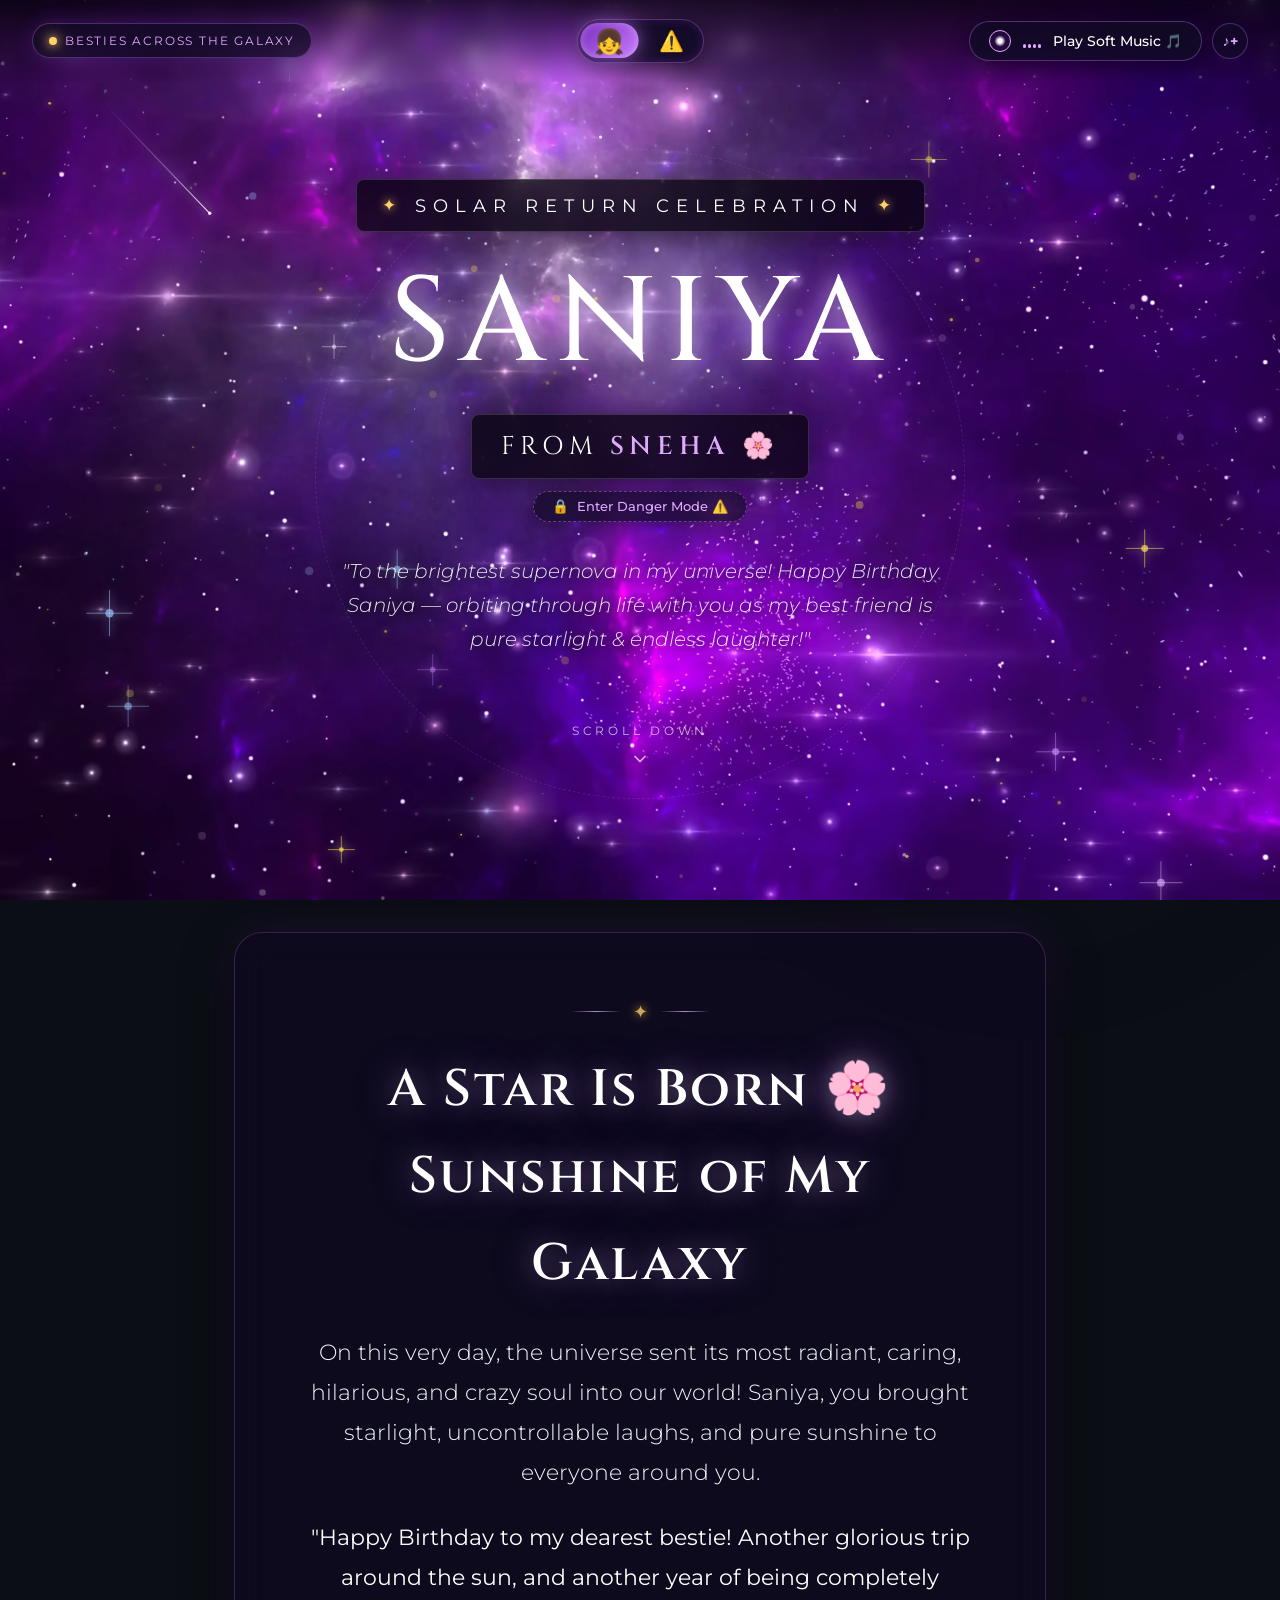
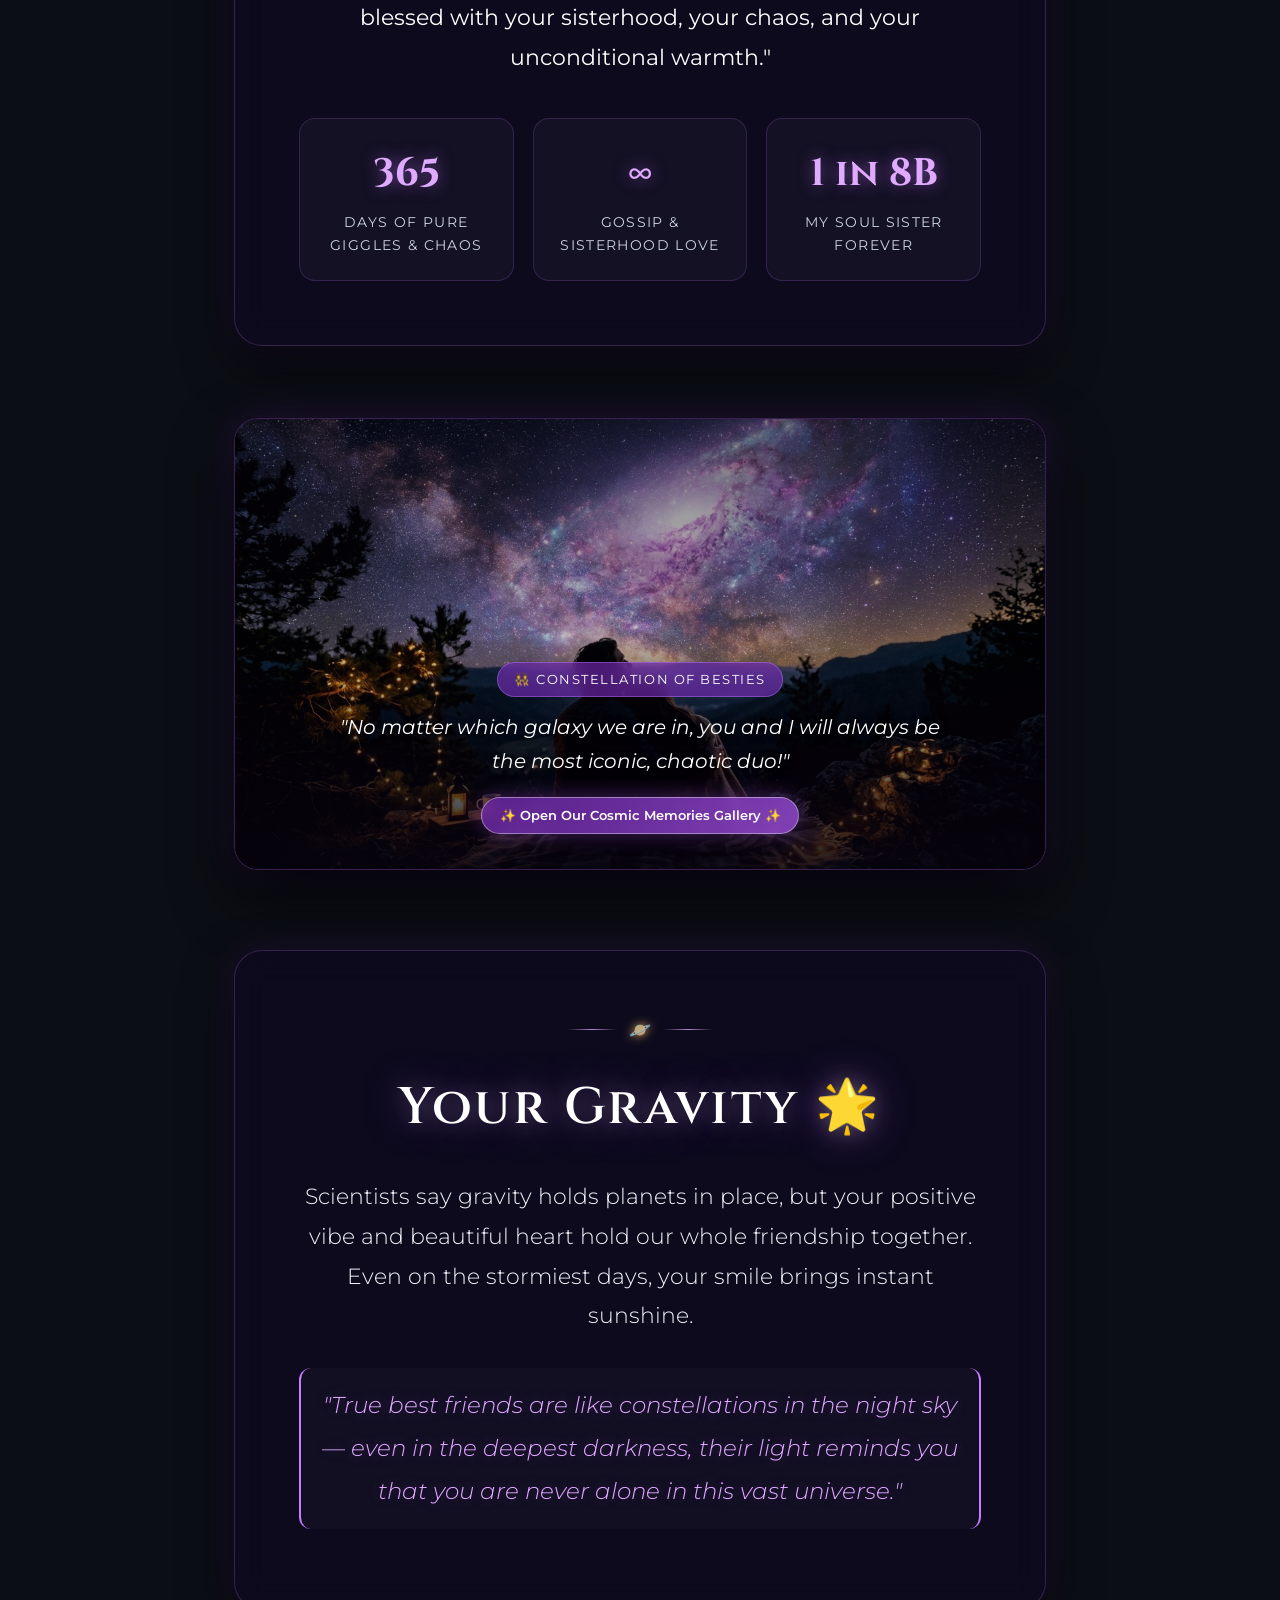
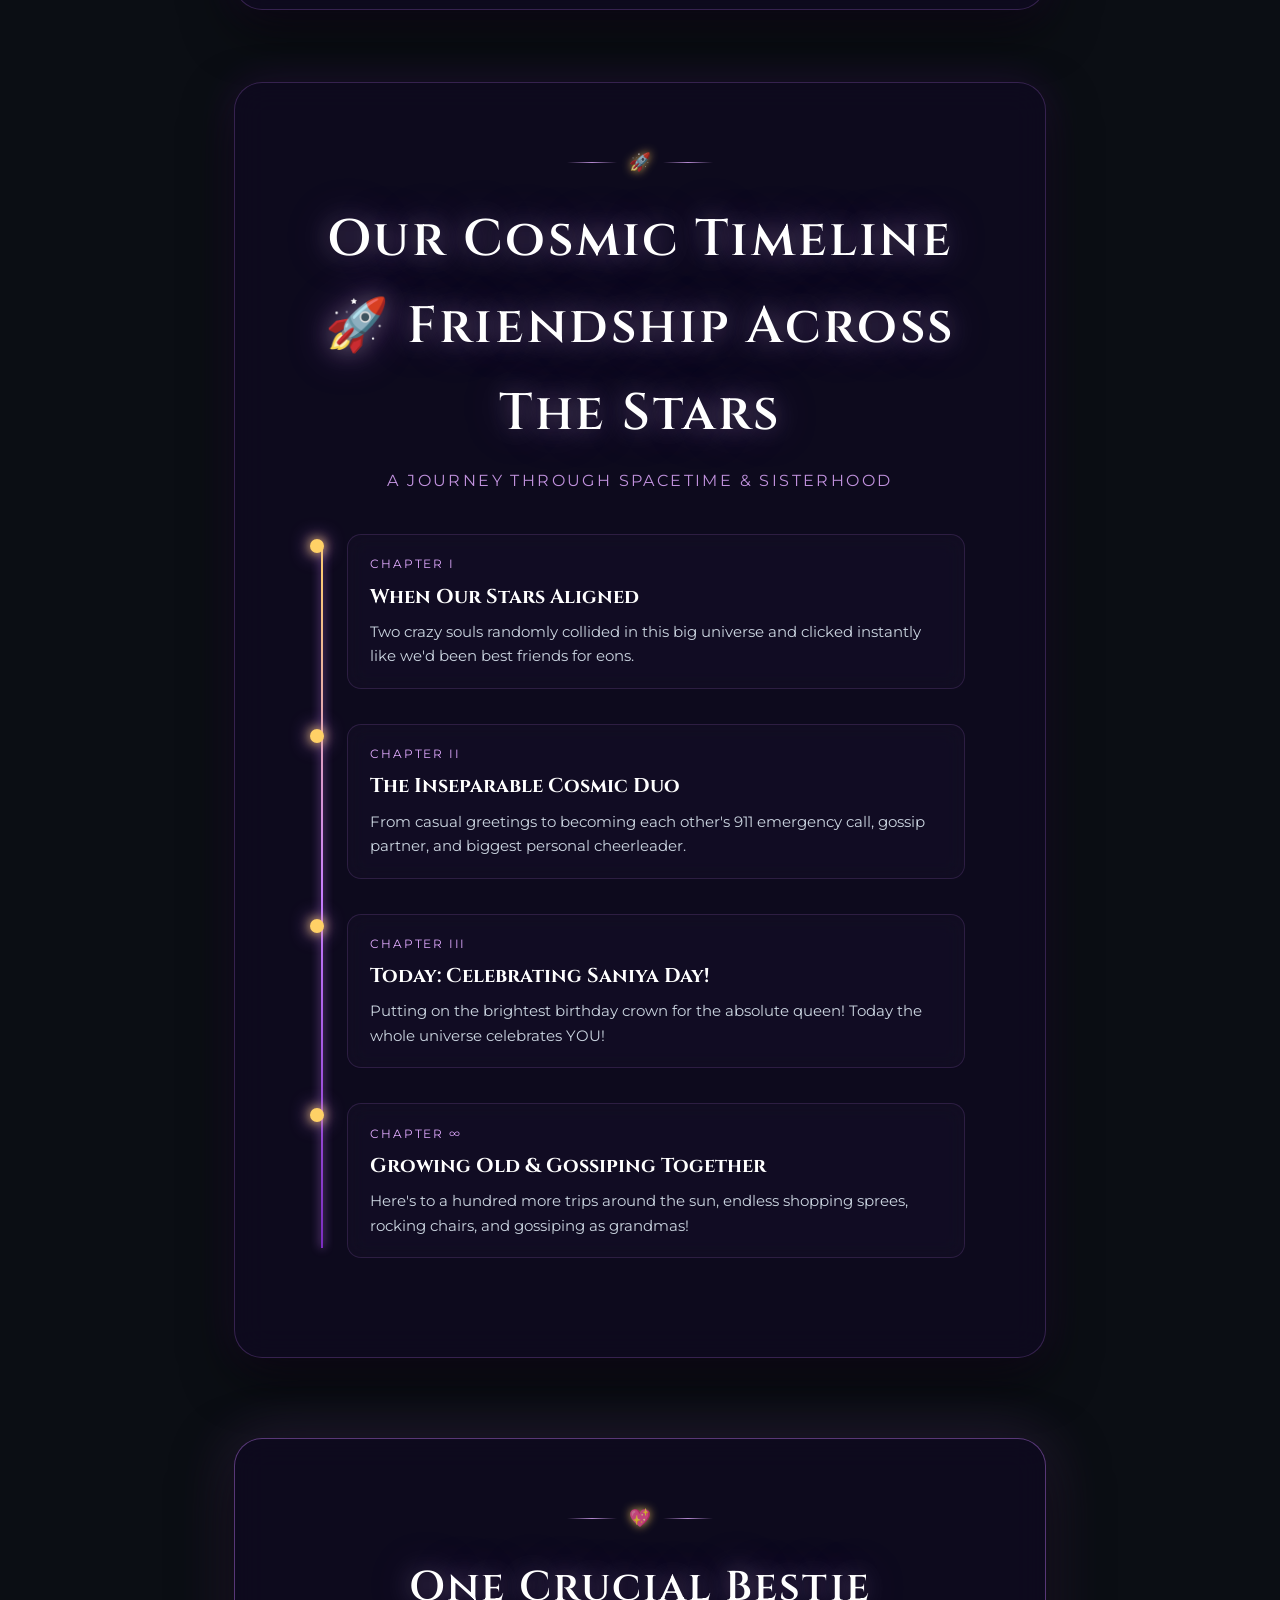
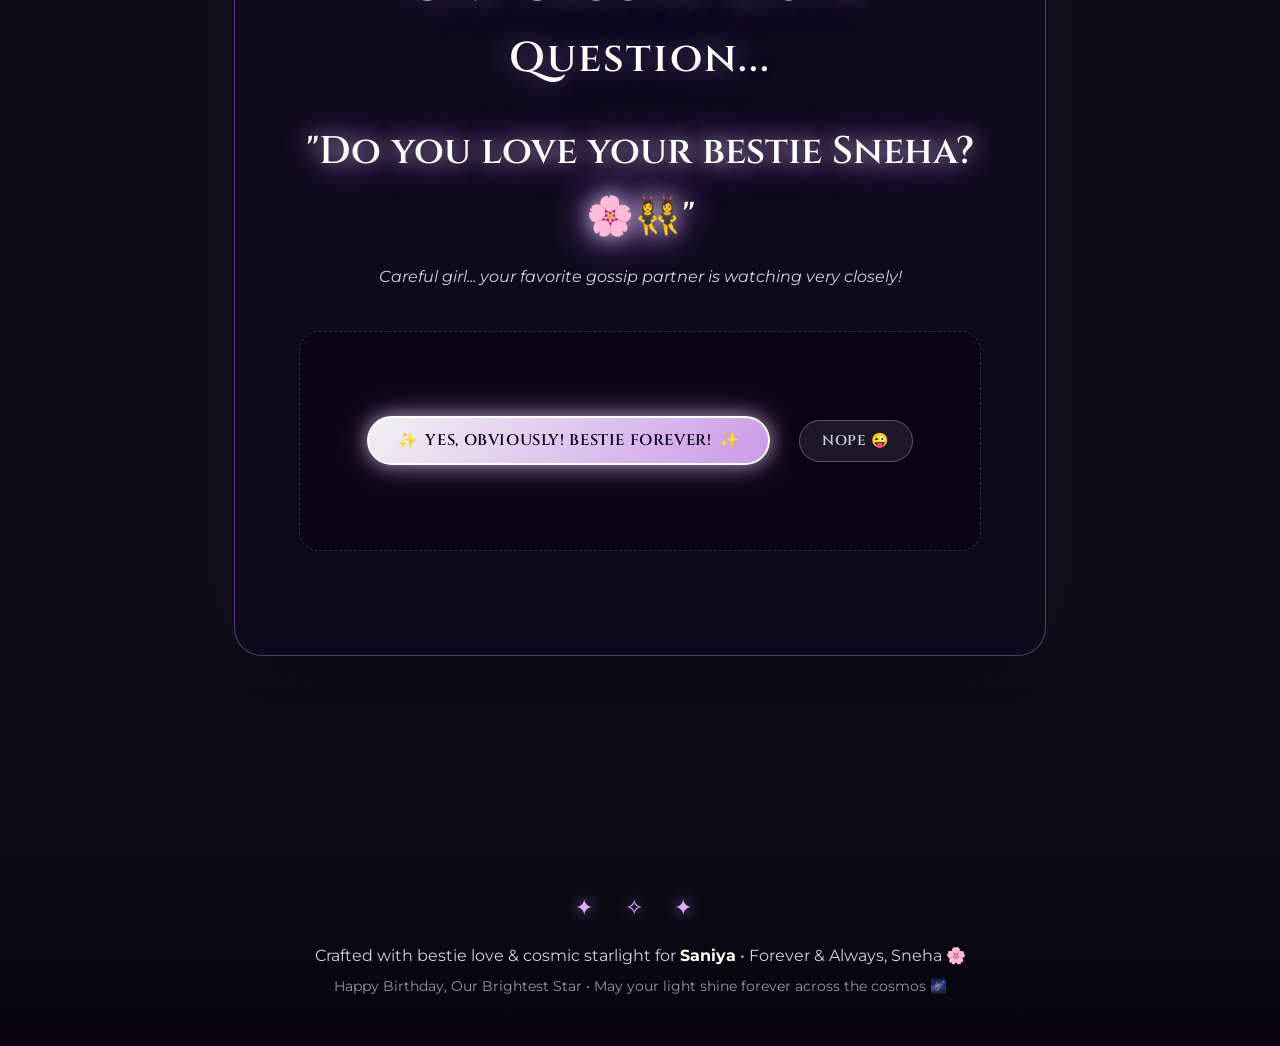
==== index.html @ 612205eb "feat: complete cosmic birthday website with mobile responsiveness, dual mode, passcode lock, secret " ====
<!DOCTYPE html>
<html lang="en">
<head>
  <meta charset="UTF-8">
  <meta name="viewport" content="width=device-width, initial-scale=1.0">
  <title>Happy Birthday Saniya ✨ Cosmic Solar Celebration</title>
  <meta name="description" content="A cosmic celestial birthday celebration for Saniya. Orbiting love and wishes through the cosmos.">
  
  <!-- Google Fonts: Cinzel for celestial elegance, Montserrat for sleek readability, Great Vibes for cursive touches -->
  <link rel="preconnect" href="https://fonts.googleapis.com">
  <link rel="preconnect" href="https://fonts.gstatic.com" crossorigin>
  <link href="https://fonts.googleapis.com/css2?family=Cinzel:wght@400;500;600;700;800&family=Great+Vibes&family=Montserrat:ital,wght@0,300;0,400;0,500;0,600;0,700;1,300;1,400&display=swap" rel="stylesheet">
  
  <!-- Favicon -->
  <link rel="icon" href="data:image/svg+xml,<svg xmlns=%22http://www.w3.org/2000/svg%22 viewBox=%220 0 100 100%22><text y=%22.9em%22 font-size=%2290%22>✨</text></svg>">
  <link rel="stylesheet" href="style.css">
</head>
<body>
  <!-- Exact Video Starfield Background from Template (Infinite Loop) -->
  <video class="stars stars-active" id="bg-stars-video" autoplay playsinline loop muted preload="auto" poster="poster.webp" aria-hidden="true">
    <source media="(min-aspect-ratio: 1/1)" src="16x9.av1.webm" type="video/webm; codecs=&quot;av01.0.08M.08&quot;">
    <source media="(min-aspect-ratio: 1/1)" src="16x9.av1.webm" type="video/webm">
    <source media="(min-aspect-ratio: 1/1)" src="16x9.av1.webm" type="video/mp4">
    <source src="16x9.av1.webm" type="video/webm; codecs=&quot;av01.0.08M.08&quot;">
    <source src="16x9.av1.webm" type="video/webm">
    <source src="16x9.av1.webm" type="video/mp4">
  </video>

  <!-- Ambient Nebulae Gradients from Reference Template -->
  <div class="nebula" style="top: -10vw; left: -10vw; background: radial-gradient(circle, rgba(43, 43, 43, 0.2), transparent 70%);" aria-hidden="true"></div>
  <div class="nebula" style="bottom: -10vw; right: -10vw; background: radial-gradient(circle, rgba(139, 92, 246, 0.2), transparent 70%);" aria-hidden="true"></div>

  <!-- Cosmic Canvas for Twinkling Sparkles & Meteors Overlay -->
  <canvas id="cosmic-canvas" aria-hidden="true"></canvas>

  <!-- Navigation Bar with Audio and Mode Toggle -->
  <header class="top-nav">
    <div class="solar-badge">
      <span class="orbit-dot"></span>
      <span class="badge-text" id="badge-sender-text">ORBITING SINCE DAY ONE</span>
    </div>

    <!-- Dual Version Toggle Switch (Emoji Only: 👧 & ⚠️) -->
    <div class="version-toggle-container" id="version-toggle" role="tablist" aria-label="Toggle Version Mode">
      <button type="button" class="version-toggle-btn active" id="btn-toggle-sneha" data-version="sneha" role="tab" aria-selected="true" title="Birthday Wishes Mode 👧">
        <span class="toggle-icon">👧</span>
      </button>
      <button type="button" class="version-toggle-btn" id="btn-toggle-nikhil" data-version="nikhil" role="tab" aria-selected="false" title="Danger Mode ⚠️ (Locked)">
        <span class="toggle-icon">⚠️</span>
      </button>
    </div>

    <!-- Audio Player Floating Widget -->
    <div class="audio-widget" id="audio-widget">
      <button class="audio-toggle-btn" id="audio-toggle" aria-label="Toggle ambient celestial music" title="Toggle Celestial Sound">
        <div class="music-disc" id="music-disc">
          <span class="disc-core"></span>
          <span class="disc-groove"></span>
        </div>
        <div class="sound-wave" id="sound-wave">
          <span class="bar bar-1"></span>
          <span class="bar bar-2"></span>
          <span class="bar bar-3"></span>
          <span class="bar bar-4"></span>
        </div>
        <span class="audio-label" id="audio-status-text">Play Soft Music 🎵</span>
      </button>
      
      <!-- Optional Local File Upload for Custom Song -->
      <label class="custom-music-label" title="Upload your own song">
        <input type="file" id="custom-music-input" accept="audio/*" style="display:none;">
        <span class="upload-icon">♪+</span>
      </label>
    </div>
  </header>

  <!-- Main Celestial Content Container -->
  <main class="celestial-container" id="main-content">

    <!-- HERO SECTION -->
    <section class="hero-section" id="hero">
      <div class="orbit-ring-decoration" aria-hidden="true"></div>
      
      <div class="subtitle-badge">
        <span class="sparkle-icon">✦</span>
        <span id="hero-sub-badge">SOLAR RETURN</span>
        <span class="sparkle-icon">✦</span>
      </div>

      <h1 class="hero-title glow-text" id="partner-name">
        SANIYA
      </h1>

      <div class="from-badge-container">
        <div class="from-badge">
          <span>FROM </span>
          <strong id="sender-name">SNEHA 🌸</strong>
        </div>
        <div class="hero-quick-toggle">
          <button type="button" class="quick-toggle-btn" id="hero-quick-toggle-btn" title="Toggle Mode">
            <span class="quick-toggle-indicator" id="hero-toggle-icon">🔒</span>
            <span id="hero-quick-toggle-label">Enter Danger Mode ⚠️</span>
          </button>
        </div>
      </div>

      <div class="hero-quote" id="hero-quote">
        "Arbon sitaron ki bheed mein bhi ye nigahein sirf tujhe dhoondhti hain... Kyunki meri poori kainat ka markaz sirf tum ho, meri jaan."
      </div>

      <a href="#story-1" class="scroll-hint-link">
        <div class="scroll-hint">
          <span>SCROLL DOWN</span>
          <svg class="chevron-down" width="20" height="20" viewBox="0 0 24 24" fill="none" stroke="currentColor" stroke-width="2" stroke-linecap="round" stroke-linejoin="round">
            <polyline points="6 9 12 15 18 9"></polyline>
          </svg>
        </div>
      </a>
    </section>

    <!-- CONTENT WRAPPER -->
    <div class="content-wrapper">

      <!-- SECTION 1: A Star Is Born -->
      <section class="glass-section reveal-on-scroll" id="story-1">
        <div class="section-decor">
          <span class="decor-line"></span>
          <span class="decor-star">✦</span>
          <span class="decor-line"></span>
        </div>
        <h2 class="section-title" id="sec1-title">A Star Is Born ✨ Kainat Ka Noor</h2>
        
        <p class="section-text" id="sec1-text1">
          Jab tum is duniya mein aayi thi, toh shayad aasmaan ke taare bhi tham gaye the. Tum sirf paida nahi hui, balki andhere aalam mein noor banke chamki ho.
        </p>
        
        <div class="section-text highlight-text" id="sec1-text2">
          "Tere aane se mehki hai mere dil ki har ek gali,<br>
          Tu chaand hai mera, aur main teri kashish.<br>
          Sau janam bhi kam hain tere ishq ke safar ke liye,<br>
          Kainat ki har subah bas tujhse hi shuru ho yehi hai meri khwahish."
        </div>

        <div class="solar-stats-grid">
          <div class="stat-card">
            <div class="stat-number" id="stat-1-num">365</div>
            <div class="stat-label" id="stat-1-label">Suraj Ka Har Din Tere Saath</div>
          </div>
          <div class="stat-card">
            <div class="stat-number" id="stat-2-num">∞</div>
            <div class="stat-label" id="stat-2-label">Beintehaa Roohani Mohabbat</div>
          </div>
          <div class="stat-card">
            <div class="stat-number" id="stat-3-num">1 in 8B</div>
            <div class="stat-label" id="stat-3-label">Meri Poori Kainat, Meri Saniya</div>
          </div>
        </div>
      </section>

      <!-- PARALLAX PHOTO 1: Stargazing -->
      <div class="parallax-photo-box reveal-on-scroll">
        <div class="photo-frame">
          <img src="assets/memory1.jpg" alt="Under the purple galaxy together" class="journey-photo" id="photo-slot-1">
          <div class="photo-overlay">
            <span class="photo-tag" id="photo-1-tag">🪐 Constellation of Our Love</span>
            <p class="photo-caption" id="photo-1-caption">"Haath thaam kar jab hum sitaron ko dekhte hain, lagta hai waqt wahin thehar gaya ho."</p>
            <a href="gallery.html" class="photo-replace-btn gallery-link-btn" title="Open Our Cosmic Photo & Video Gallery">
              ✨ Open Our Cosmic Memories Gallery ✨
            </a>
          </div>
        </div>
      </div>

      <!-- SECTION 2: Your Gravity -->
      <section class="glass-section reveal-on-scroll" id="story-2">
        <div class="section-decor">
          <span class="decor-line"></span>
          <span class="decor-star">🪐</span>
          <span class="decor-line"></span>
        </div>
        <h2 class="section-title" id="sec2-title">Your Gravity 🪐</h2>
        
        <p class="section-text" id="sec2-text1">
          Scientists kehte hain gravity planets ko baandh kar rakhti hai. Par mere liye gravity tumhari wo pyari muskaan hai, jo mere bechain dil ko hamesha sukoon ke orbit mein kheench leti hai.
        </p>
        
        <div class="section-text romantic-quote" id="sec2-quote">
          "Chandni bhi feeki lagti hai tere noor ke aage,<br>
          Sitaron ne sajda kiya hai tere aane ke baad.<br>
          Ye jo dil dhadakta hai mera har ek pal,<br>
          Kainat ki kasam, ghumta hai sirf tere hi gird har raat."
        </div>
      </section>

      <!-- SECTION: Cosmic Timeline -->
      <section class="glass-section reveal-on-scroll" id="journey-timeline">
        <div class="section-decor">
          <span class="decor-line"></span>
          <span class="decor-star">🚀</span>
          <span class="decor-line"></span>
        </div>
        <h2 class="section-title" id="sec4-title">Our Cosmic Timeline 🚀 Hamara Kahkashan Safar</h2>
        <p class="section-subtitle" id="sec4-subtitle">A journey through spacetime</p>

        <div class="timeline" id="timeline-list">
          <div class="timeline-item">
            <div class="timeline-dot"></div>
            <div class="timeline-content">
              <span class="timeline-phase">Chapter I</span>
              <h3>The Cosmic Collision</h3>
              <p>Kainat ne hamari manzilon ko aapas mein milaya, aur meri berang zindagi mein sitaron sa noor bhar gaya.</p>
            </div>
          </div>

          <div class="timeline-item">
            <div class="timeline-dot"></div>
            <div class="timeline-content">
              <span class="timeline-phase">Chapter II</span>
              <h3>Entering Each Other's Orbit</h3>
              <p>Ek anjaan shakhs se meri subah ki pehli aur raat ki aakhri soch ban gayi. Tumhara saath meri taqat ban gaya.</p>
            </div>
          </div>

          <div class="timeline-item">
            <div class="timeline-dot"></div>
            <div class="timeline-content">
              <span class="timeline-phase">Chapter III</span>
              <h3>Today: Your Solar Return</h3>
              <p>Celebrating the queen of my heart. Aaj ka ye din, ye fizayein, aur ye sitare sab sirf tumhare naam hain.</p>
            </div>
          </div>

          <div class="timeline-item">
            <div class="timeline-dot"></div>
            <div class="timeline-content">
              <span class="timeline-phase">Chapter ∞</span>
              <h3>To Infinity & Beyond</h3>
              <p>Jab tak ye suraj, chaand aur aasmaan rahenge, mera har ek pal sirf tumhari mohabbat ke sahare chalega.</p>
            </div>
          </div>
        </div>
      </section>

      <!-- SECTION: THE CUTE IRRITATING LOVE BUTTONS & QUESTION! -->
      <section class="glass-section interactive-quiz-section reveal-on-scroll" id="love-game">
        <div class="section-decor">
          <span class="decor-line"></span>
          <span class="decor-star">💖</span>
          <span class="decor-line"></span>
        </div>

        <h2 class="section-title quiz-heading" id="quiz-heading">One Crucial Cosmic Question...</h2>
        <p class="quiz-question" id="quiz-question">"Do you love me, Saniya? 🪐💖"</p>
        <p class="quiz-hint" id="game-status-hint">Soch samajh ke batana... poori kainat ki physics tumhare jawab pe tiki hai!</p>

        <!-- Interactive Playground for Buttons -->
        <div class="button-playground" id="playground">
          <div class="buttons-row" id="buttons-container">
            <button class="glow-btn yes-btn" id="yes-btn">
              <span class="btn-sparkle">✨</span> <span id="yes-btn-text">HAAN, BEINTEHAA!</span> <span class="btn-sparkle">✨</span>
            </button>
            <button class="glow-btn no-btn" id="no-btn">
              <span id="no-btn-text">NAHI 😜</span>
            </button>
          </div>
          <div class="tease-bubble" id="tease-bubble"></div>
        </div>
      </section>

    </div><!-- /content-wrapper -->

    <!-- FOOTER -->
    <footer class="celestial-footer">
      <div class="footer-constellation">✦ ✧ ✦</div>
      <p id="footer-note">Crafted with endless love & starlight for <strong>Saniya</strong> • Forever & Always, Nikhil ❤️</p>
      <p class="footer-sub">Happy Birthday, Our Brightest Star • May your light shine forever across the cosmos 🌌</p>
    </footer>

  </main>

  <!-- SUPERNOVA EXPLOSION OVERLAY -->
  <div class="supernova-overlay" id="supernova-overlay" aria-hidden="true">
    <div class="supernova-flash" id="supernova-flash"></div>
    <canvas id="fireworks-canvas"></canvas>
  </div>

  <!-- VICTORY / LETTER MODAL -->
  <div class="modal-backdrop" id="letter-modal">
    <div class="love-letter-card">
      <button class="close-modal-btn" id="close-modal" aria-label="Close modal">✕</button>
      
      <div class="letter-stamp">
        <span id="letter-stamp-text">🪐 GALAXY OF NIKHIL & SANIYA</span>
      </div>

      <h2 class="letter-title" id="letter-title">To My Dearest Saniya ✨ (Meri Jaan)</h2>
      
      <div class="letter-body" id="letter-body">
        <p><strong>Happy Birthday, meri jaan! 🎂❤️</strong></p>
        <p>Aaj ka din mere liye saal ka sabse khoobsurat aur muqaddas din hai, kyunki aaj ke din meri poori duniya is zameen par aayi thi. Tum meri zindagi ka wo chamakta sitara ho jisne meri har andheri raat ko noor se bhar diya.</p>
        <div class="letter-shayari">
          <em>"Tere chehre ki muskaan se roshan hai jahan mera,<br>
          Tere bina adhura hai har ek aashiyana mera.<br>
          Tu jo paas ho toh har manzil aasaan lagti hai,<br>
          Tujhse hi shuru aur tujhpe khatam hai fasaana mera."</em>
        </div>
        <p>Shukriya meri har baat ko bina bole samajhne ke liye, meri sabse badi taqat banne ke liye, aur mere har lamhe ko itna haseen banane ke liye. Dua hai ki tumhara ye naya solar return tumhari jholi mein dher saari khushiyan, bepanah sukoon aur kamyabi lekar aaye.</p>
        <p>Main hamesha, har janam aur har galaxy mein, sirf tumhara hi rahunga.</p>
        <p class="letter-signature">
          Forever & Always Yours,<br>
          <span class="signature-name">Nikhil ❤️</span>
        </p>
      </div>

      <div class="letter-actions">
        <button class="glow-btn yes-btn" id="replay-supernova-btn">
          ✨ Replay Cosmic Fireworks ✨
        </button>
      </div>
    </div>
  </div>

  <!-- ==========================================================
       6-DIGIT PASSCODE SETUP & UNLOCK MODAL (DANGER MODE & VAULT)
       ========================================================== -->
  <div class="modal-backdrop" id="passcode-modal">
    <div class="love-letter-card passcode-card">
      <button class="close-modal-btn" id="close-passcode-btn" aria-label="Close passcode modal">✕</button>
      
      <div class="letter-stamp">
        <span id="passcode-stamp">⚠️ DANGER MODE LOCK</span>
      </div>

      <h2 class="letter-title" id="passcode-modal-title">Enter 6-Digit PIN</h2>
      <p class="config-desc" id="passcode-modal-desc">
        This section is locked. Enter your 6-digit passcode to proceed.
      </p>

      <div class="pin-inputs-row" id="pin-inputs-row">
        <input type="password" inputmode="numeric" maxlength="1" class="pin-digit" data-index="0" autofocus>
        <input type="password" inputmode="numeric" maxlength="1" class="pin-digit" data-index="1">
        <input type="password" inputmode="numeric" maxlength="1" class="pin-digit" data-index="2">
        <input type="password" inputmode="numeric" maxlength="1" class="pin-digit" data-index="3">
        <input type="password" inputmode="numeric" maxlength="1" class="pin-digit" data-index="4">
        <input type="password" inputmode="numeric" maxlength="1" class="pin-digit" data-index="5">
      </div>

      <div class="pin-error-msg" id="pin-error-msg"></div>

      <div class="form-actions" style="margin-top: 1.8rem;">
        <button type="button" class="glow-btn yes-btn" id="submit-pin-btn">
          ✨ Unlock Danger Mode ⚠️ ✨
        </button>
      </div>
    </div>
  </div>

  <!-- TOAST NOTIFICATION POPUP -->
  <div class="toast-popup" id="toast-popup"></div>

  <script src="script.js"></script>
</body>
</html>
---- style.css ----
/* ==========================================================
   CELESTIAL SOLAR THEME - HAPPY BIRTHDAY SANIYA
   Deep Cosmic Violet, Radiant Stars, Glowing Glassmorphism
   ========================================================== */

:root {
  --bg-deep: #07030e;
  --bg-space: #0d061c;
  --theme-purple: #7b2cbf;
  --theme-violet: #9d4edd;
  --theme-magenta: #c77dff;
  --theme-glow: #e0aaff;
  --star-gold: #ffd166;
  --text-main: #f8fafc;
  --text-muted: #cbd5e1;
  --glass-bg: rgba(15, 10, 32, 0.78);
  --glass-border: rgba(199, 125, 255, 0.22);
  --glass-shadow: 0 20px 50px rgba(0, 0, 0, 0.6), 0 0 40px rgba(123, 44, 191, 0.2);
  --font-cinzel: 'Cinzel', serif;
  --font-montserrat: 'Montserrat', sans-serif;
  --font-cursive: 'Great Vibes', cursive;
}

*, *::before, *::after {
  box-sizing: border-box;
  margin: 0;
  padding: 0;
}

html {
  scroll-behavior: smooth;
}

body {
  background-color: #0B0E14;
  color: var(--text-main);
  font-family: var(--font-montserrat);
  line-height: 1.7;
  overflow-x: hidden;
  position: relative;
  min-height: 100vh;
}

/* ==========================================================
   EXACT VIDEO BACKGROUND LAYER (INFINITE LOOP)
   ========================================================== */
.stars {
  position: fixed;
  inset: 0;
  width: 100vw;
  height: 100vh;
  object-fit: cover;
  z-index: 0;
  opacity: 0;
  pointer-events: none;
  background: #0B0E14;
  transition: opacity 900ms linear;
}

.stars-active {
  opacity: 1;
}

.stars-incoming {
  z-index: 1;
  opacity: 1;
}

/* Ambient Nebulae from Reference Code */
.nebula {
  position: fixed;
  border-radius: 50%;
  width: 60vw;
  height: 60vw;
  filter: blur(100px);
  z-index: 1;
  opacity: 0.25;
  pointer-events: none;
}

/* Sparkles & Meteors Canvas Layer */
#cosmic-canvas {
  position: fixed;
  top: 0;
  left: 0;
  width: 100vw;
  height: 100vh;
  z-index: 2;
  pointer-events: none;
}

/* ==========================================================
   TOP BAR & AUDIO CONTROLS
   ========================================================== */
.top-nav {
  position: fixed;
  top: 0;
  left: 0;
  width: 100%;
  padding: 1.2rem 2rem;
  display: flex;
  justify-content: space-between;
  align-items: center;
  z-index: 100;
  backdrop-filter: blur(8px);
  background: linear-gradient(180deg, rgba(7, 3, 14, 0.8) 0%, rgba(7, 3, 14, 0) 100%);
}

.solar-badge {
  display: inline-flex;
  align-items: center;
  gap: 8px;
  padding: 0.4rem 1rem;
  background: rgba(18, 11, 38, 0.7);
  border: 1px solid rgba(199, 125, 255, 0.3);
  border-radius: 999px;
  font-size: 0.75rem;
  letter-spacing: 0.15em;
  text-transform: uppercase;
  color: var(--theme-glow);
  box-shadow: 0 0 20px rgba(123, 44, 191, 0.3);
}

.orbit-dot {
  width: 8px;
  height: 8px;
  background: var(--star-gold);
  border-radius: 50%;
  box-shadow: 0 0 10px var(--star-gold), 0 0 20px var(--star-gold);
  animation: pulseDot 2s infinite ease-in-out;
}

@keyframes pulseDot {
  0%, 100% { transform: scale(0.9); opacity: 0.8; }
  50% { transform: scale(1.3); opacity: 1; }
}

.audio-widget {
  display: flex;
  align-items: center;
  gap: 10px;
}

/* ==========================================================
   COSMIC DUAL VERSION TOGGLE SWITCH (EMOJI ONLY: 👧 & ⚠️)
   ========================================================== */
.version-toggle-container {
  display: inline-flex;
  align-items: center;
  background: rgba(18, 11, 38, 0.85);
  padding: 4px;
  border-radius: 999px;
  border: 1px solid rgba(199, 125, 255, 0.35);
  box-shadow: 0 4px 20px rgba(0, 0, 0, 0.5), inset 0 0 10px rgba(123, 44, 191, 0.25);
  backdrop-filter: blur(12px);
  gap: 6px;
  z-index: 10;
}

.version-toggle-btn {
  background: transparent;
  border: none;
  outline: none;
  cursor: pointer;
  padding: 0.42rem 0.95rem;
  border-radius: 999px;
  display: inline-flex;
  align-items: center;
  justify-content: center;
  transition: all 0.3s cubic-bezier(0.2, 0.8, 0.2, 1);
  user-select: none;
}

.version-toggle-btn .toggle-icon {
  font-size: 1.25rem;
  line-height: 1;
  transition: transform 0.25s ease;
}

.version-toggle-btn:hover {
  background: rgba(255, 255, 255, 0.1);
  transform: scale(1.1);
}

.version-toggle-btn.active {
  background: linear-gradient(135deg, #7b2cbf, #c77dff);
  box-shadow: 0 0 18px rgba(199, 125, 255, 0.65), inset 0 0 8px rgba(255, 255, 255, 0.3);
  transform: scale(1.06);
}

.version-toggle-btn.active .toggle-icon {
  transform: scale(1.15);
}

/* ==========================================================
   6-DIGIT PASSCODE MODAL & PIN INPUTS
   ========================================================== */
.passcode-card {
  max-width: 490px;
  text-align: center;
}

.config-desc {
  font-size: 0.95rem;
  color: #cbd5e1;
  margin-bottom: 0.5rem;
  line-height: 1.6;
}

.pin-inputs-row {
  display: flex;
  justify-content: center;
  gap: clamp(6px, 2vw, 10px);
  margin: 1.5rem 0 1rem;
  width: 100%;
}

.pin-digit {
  width: clamp(36px, 11vw, 48px);
  height: clamp(46px, 13vw, 56px);
  border-radius: clamp(10px, 2.8vw, 14px);
  background: rgba(7, 3, 14, 0.75);
  border: 2px solid rgba(199, 125, 255, 0.35);
  color: #fff;
  font-family: var(--font-cinzel);
  font-size: clamp(1.2rem, 4vw, 1.6rem);
  font-weight: 700;
  text-align: center;
  outline: none;
  transition: all 0.2s ease;
}

.pin-digit:focus {
  border-color: var(--star-gold);
  box-shadow: 0 0 20px rgba(255, 209, 102, 0.4);
  transform: translateY(-2px) scale(1.05);
}

.pin-error-msg {
  min-height: 22px;
  font-size: 0.85rem;
  color: #ff6b81;
  font-weight: 600;
  margin-top: 0.5rem;
  transition: opacity 0.2s ease;
}

.shake {
  animation: shakeAnimation 0.4s ease-in-out;
}

@keyframes shakeAnimation {
  0%, 100% { transform: translateX(0); }
  20%, 60% { transform: translateX(-8px); }
  40%, 80% { transform: translateX(8px); }
}

/* Toast popup */
.toast-popup {
  position: fixed;
  bottom: 2rem;
  left: 50%;
  transform: translateX(-50%) translateY(100px);
  background: rgba(18, 11, 38, 0.95);
  border: 1px solid var(--theme-glow);
  color: #fff;
  padding: 0.8rem 1.6rem;
  border-radius: 999px;
  font-size: 0.9rem;
  font-weight: 600;
  box-shadow: 0 10px 30px rgba(0,0,0,0.8), 0 0 20px rgba(199, 125, 255, 0.4);
  backdrop-filter: blur(10px);
  z-index: 1000;
  opacity: 0;
  pointer-events: none;
  transition: all 0.35s cubic-bezier(0.16, 1, 0.3, 1);
  white-space: nowrap;
}

.toast-popup.show {
  opacity: 1;
  transform: translateX(-50%) translateY(0);
}


.audio-toggle-btn {
  display: inline-flex;
  align-items: center;
  gap: 12px;
  background: rgba(18, 11, 38, 0.75);
  border: 1px solid rgba(199, 125, 255, 0.35);
  color: #fff;
  padding: 0.5rem 1.2rem;
  border-radius: 999px;
  font-family: var(--font-montserrat);
  font-size: 0.85rem;
  font-weight: 500;
  cursor: pointer;
  transition: all 0.3s ease;
  backdrop-filter: blur(10px);
  box-shadow: 0 4px 20px rgba(0, 0, 0, 0.4);
}

.audio-toggle-btn:hover {
  background: rgba(45, 17, 85, 0.85);
  border-color: var(--theme-glow);
  box-shadow: 0 0 25px rgba(199, 125, 255, 0.45);
  transform: translateY(-2px);
}

/* Vinyl Galaxy Disc Animation */
.music-disc {
  width: 22px;
  height: 22px;
  border-radius: 50%;
  background: radial-gradient(circle, #fff 15%, #2a0845 40%, #110323 100%);
  border: 1.5px solid var(--theme-glow);
  position: relative;
  transition: transform 0.5s linear;
}

.audio-playing .music-disc {
  animation: spinDisc 3s linear infinite;
}

@keyframes spinDisc {
  from { transform: rotate(0deg); }
  to { transform: rotate(360deg); }
}

/* Equalizer sound bars */
.sound-wave {
  display: flex;
  align-items: flex-end;
  gap: 2px;
  height: 14px;
}

.sound-wave .bar {
  width: 3px;
  background: var(--theme-glow);
  border-radius: 2px;
  height: 4px;
  transition: height 0.2s ease;
}

.audio-playing .bar-1 { animation: soundWave 0.7s infinite alternate ease-in-out; }
.audio-playing .bar-2 { animation: soundWave 0.5s infinite alternate ease-in-out 0.2s; }
.audio-playing .bar-3 { animation: soundWave 0.9s infinite alternate ease-in-out 0.1s; }
.audio-playing .bar-4 { animation: soundWave 0.6s infinite alternate ease-in-out 0.3s; }

@keyframes soundWave {
  0% { height: 3px; }
  100% { height: 14px; background: var(--star-gold); }
}

.custom-music-label {
  display: flex;
  align-items: center;
  justify-content: center;
  width: 36px;
  height: 36px;
  border-radius: 50%;
  background: rgba(18, 11, 38, 0.7);
  border: 1px solid rgba(199, 125, 255, 0.3);
  color: var(--theme-glow);
  font-size: 0.9rem;
  font-weight: bold;
  cursor: pointer;
  transition: all 0.3s ease;
}

.custom-music-label:hover {
  background: var(--theme-purple);
  color: #fff;
  transform: scale(1.1);
}

/* ==========================================================
   MAIN WRAPPER & HERO SECTION (EXACT REFERENCE DESIGN)
   ========================================================== */
.celestial-container {
  position: relative;
  z-index: 10;
  width: 100%;
}

.hero-section {
  min-height: 100vh;
  display: flex;
  flex-direction: column;
  align-items: center;
  justify-content: center;
  text-align: center;
  padding: 6rem 2rem 3rem 2rem;
  position: relative;
  overflow: hidden;
}

.orbit-ring-decoration {
  position: absolute;
  width: min(85vw, 650px);
  height: min(85vw, 650px);
  border: 1px dashed rgba(199, 125, 255, 0.18);
  border-radius: 50%;
  pointer-events: none;
  animation: slowOrbit 60s linear infinite;
  box-shadow: 0 0 80px rgba(123, 44, 191, 0.08);
}

@keyframes slowOrbit {
  from { transform: rotate(0deg); }
  to { transform: rotate(360deg); }
}

.subtitle-badge {
  display: inline-flex;
  align-items: center;
  gap: 12px;
  font-family: var(--font-montserrat);
  font-size: clamp(0.75rem, 1.8vw, 1.15rem);
  text-transform: uppercase;
  letter-spacing: 0.38em;
  color: #ffffff;
  padding: 0.6rem 1.6rem;
  background: rgba(7, 3, 14, 0.75);
  border: 1px solid rgba(255, 255, 255, 0.15);
  border-radius: 8px;
  margin-bottom: 1.8rem;
  backdrop-filter: blur(10px);
  box-shadow: 0 4px 20px rgba(0, 0, 0, 0.5), 0 0 15px rgba(199, 125, 255, 0.2);
  animation: fadeInDown 1.2s cubic-bezier(0.16, 1, 0.3, 1);
}

.sparkle-icon {
  color: var(--star-gold);
  font-size: 0.9em;
  text-shadow: 0 0 10px var(--star-gold);
}

.hero-title {
  font-family: var(--font-cinzel);
  font-size: clamp(3.2rem, 13vw, 7.5rem);
  font-weight: 500;
  letter-spacing: 0.08em;
  color: #ffffff;
  margin-bottom: 1.5rem;
  line-height: 1.08;
  text-shadow: 
    0 0 25px rgba(255, 255, 255, 0.6),
    0 0 50px rgba(199, 125, 255, 0.5),
    0 0 80px rgba(123, 44, 191, 0.4);
  transition: all 0.3s ease;
  cursor: default;
  user-select: text;
  outline: none;
  border-radius: 8px;
  padding: 0 0.5rem;
}

.from-badge-container {
  display: flex;
  flex-direction: column;
  align-items: center;
  gap: 0.75rem;
  margin-bottom: 2rem;
}

.from-badge {
  font-family: var(--font-cinzel);
  font-size: clamp(0.95rem, 2.5vw, 1.6rem);
  letter-spacing: 0.22em;
  color: #ffffff;
  padding: 0.6rem 1.8rem;
  background: rgba(7, 3, 14, 0.75);
  border: 1px solid rgba(255, 255, 255, 0.15);
  border-radius: 8px;
  backdrop-filter: blur(10px);
  box-shadow: 0 4px 25px rgba(0, 0, 0, 0.5), 0 0 20px rgba(123, 44, 191, 0.25);
  cursor: default;
}

.from-badge strong {
  color: var(--theme-glow);
  font-weight: 600;
  outline: none;
  cursor: default;
}

.hero-quick-toggle {
  display: flex;
  align-items: center;
  justify-content: center;
}

.quick-toggle-btn {
  display: inline-flex;
  align-items: center;
  gap: 8px;
  background: rgba(18, 11, 38, 0.7);
  border: 1px dashed rgba(199, 125, 255, 0.45);
  padding: 0.4rem 1.1rem;
  border-radius: 999px;
  color: var(--theme-glow);
  font-family: var(--font-montserrat);
  font-size: 0.82rem;
  font-weight: 500;
  cursor: pointer;
  transition: all 0.3s ease;
  backdrop-filter: blur(8px);
  box-shadow: 0 4px 15px rgba(0, 0, 0, 0.3);
}

.quick-toggle-btn:hover {
  background: rgba(123, 44, 191, 0.4);
  border-color: var(--star-gold);
  color: #ffffff;
  transform: translateY(-2px);
  box-shadow: 0 0 20px rgba(199, 125, 255, 0.45);
}

.quick-toggle-indicator {
  color: var(--star-gold);
  font-size: 0.85rem;
  animation: pulseDot 2s infinite ease-in-out;
}

.hero-quote {
  max-width: 650px;
  font-size: clamp(0.95rem, 2vw, 1.25rem);
  font-weight: 300;
  color: rgba(248, 250, 252, 0.9);
  font-style: italic;
  margin-bottom: 4rem;
  padding: 0 1rem;
  text-shadow: 0 2px 10px rgba(0, 0, 0, 0.8);
}

.scroll-hint-link {
  text-decoration: none;
  color: inherit;
}

.scroll-hint {
  display: flex;
  flex-direction: column;
  align-items: center;
  gap: 8px;
  font-size: 0.78rem;
  letter-spacing: 0.3em;
  text-transform: uppercase;
  color: rgba(255, 255, 255, 0.7);
  animation: bounceHint 2.4s infinite ease-in-out;
  cursor: pointer;
  transition: color 0.3s ease;
}

.scroll-hint:hover {
  color: var(--theme-glow);
}

.chevron-down {
  animation: floatChevron 1.5s infinite alternate ease-in-out;
}

@keyframes bounceHint {
  0%, 20%, 50%, 80%, 100% { transform: translateY(0); }
  40% { transform: translateY(-8px); }
  60% { transform: translateY(-4px); }
}

@keyframes floatChevron {
  0% { transform: translateY(0); }
  100% { transform: translateY(5px); }
}

/* ==========================================================
   CONTENT WRAPPER & GLASS CARDS
   ========================================================== */
.content-wrapper {
  max-width: 860px;
  margin: 0 auto;
  padding: 2rem 1.5rem 6rem;
}

.glass-section {
  background: var(--glass-bg);
  border: 1px solid var(--glass-border);
  border-radius: 28px;
  padding: clamp(2rem, 5vw, 4.2rem);
  margin-bottom: 4.5rem;
  backdrop-filter: blur(16px);
  -webkit-backdrop-filter: blur(16px);
  box-shadow: var(--glass-shadow);
  text-align: center;
  position: relative;
  transition: transform 0.8s cubic-bezier(0.16, 1, 0.3, 1), opacity 0.8s ease, box-shadow 0.4s ease;
}

.glass-section:hover {
  border-color: rgba(199, 125, 255, 0.4);
  box-shadow: 0 25px 60px rgba(0, 0, 0, 0.7), 0 0 50px rgba(157, 78, 221, 0.25);
}

.section-decor {
  display: flex;
  align-items: center;
  justify-content: center;
  gap: 12px;
  margin-bottom: 1.2rem;
  opacity: 0.8;
}

.decor-line {
  display: inline-block;
  width: 50px;
  height: 1px;
  background: linear-gradient(90deg, transparent, var(--theme-glow), transparent);
}

.decor-star {
  font-size: 1.1rem;
  color: var(--star-gold);
  text-shadow: 0 0 10px var(--star-gold);
}

.section-title {
  font-family: var(--font-cinzel);
  font-size: clamp(2rem, 5vw, 3.2rem);
  font-weight: 600;
  color: #ffffff;
  margin-bottom: 1.6rem;
  letter-spacing: 0.05em;
  text-shadow: 0 0 25px rgba(255, 255, 255, 0.3), 0 0 45px rgba(157, 78, 221, 0.4);
}

.section-subtitle {
  font-size: 1rem;
  color: var(--theme-glow);
  letter-spacing: 0.15em;
  text-transform: uppercase;
  margin-top: -1rem;
  margin-bottom: 2rem;
  opacity: 0.85;
}

.section-text {
  font-size: clamp(1.05rem, 2.5vw, 1.35rem);
  line-height: 1.85;
  color: #f1f5f9;
  margin-bottom: 1.6rem;
  font-weight: 300;
  outline: none;
}

.section-text:focus {
  background: rgba(255, 255, 255, 0.05);
  border-radius: 6px;
}

.highlight-text {
  color: #fff;
  font-weight: 400;
}

.romantic-quote {
  font-style: italic;
  font-size: clamp(1.15rem, 2.7vw, 1.45rem);
  color: var(--theme-glow);
  text-shadow: 0 0 15px rgba(199, 125, 255, 0.3);
  padding: 1rem;
  border-left: 2px solid var(--theme-magenta);
  border-right: 2px solid var(--theme-magenta);
  background: rgba(255, 255, 255, 0.02);
  border-radius: 12px;
  margin: 2rem 0 1rem;
}

/* Solar Stats Grid */
.solar-stats-grid {
  display: grid;
  grid-template-columns: repeat(auto-fit, minmax(180px, 1fr));
  gap: 1.2rem;
  margin-top: 2.5rem;
}

.stat-card {
  background: rgba(255, 255, 255, 0.03);
  border: 1px solid rgba(199, 125, 255, 0.18);
  border-radius: 16px;
  padding: 1.4rem 1rem;
  transition: all 0.3s ease;
}

.stat-card:hover {
  background: rgba(123, 44, 191, 0.15);
  transform: translateY(-4px);
  border-color: var(--theme-magenta);
  box-shadow: 0 10px 25px rgba(0, 0, 0, 0.4);
}

.stat-number {
  font-family: var(--font-cinzel);
  font-size: 2.4rem;
  font-weight: 700;
  color: var(--theme-glow);
  text-shadow: 0 0 15px rgba(199, 125, 255, 0.5);
  margin-bottom: 0.3rem;
}

.stat-label {
  font-size: 0.85rem;
  text-transform: uppercase;
  letter-spacing: 0.1em;
  color: var(--text-muted);
}

/* ==========================================================
   PARALLAX PHOTO BOXES (WITH UPLOAD CAPABILITY)
   ========================================================== */
.parallax-photo-box {
  width: 100%;
  margin-bottom: 5rem;
  border-radius: 24px;
  overflow: hidden;
  box-shadow: 0 25px 60px rgba(0, 0, 0, 0.8), 0 0 40px rgba(123, 44, 191, 0.25);
  border: 1px solid rgba(199, 125, 255, 0.25);
  background: #090314;
  position: relative;
  transition: transform 0.5s ease;
}

.parallax-photo-box:hover {
  transform: translateY(-4px);
  border-color: rgba(199, 125, 255, 0.5);
}

.photo-frame {
  position: relative;
  width: 100%;
  height: clamp(340px, 50vh, 520px);
  overflow: hidden;
}

.journey-photo {
  width: 100%;
  height: 100%;
  object-fit: cover;
  object-position: center;
  transition: transform 0.8s cubic-bezier(0.16, 1, 0.3, 1);
  filter: brightness(0.95) contrast(1.05);
}

.photo-frame:hover .journey-photo {
  transform: scale(1.04);
}

.photo-overlay {
  position: absolute;
  inset: 0;
  background: linear-gradient(0deg, rgba(7, 3, 14, 0.88) 0%, rgba(7, 3, 14, 0.2) 50%, rgba(7, 3, 14, 0.5) 100%);
  display: flex;
  flex-direction: column;
  justify-content: flex-end;
  align-items: center;
  padding: 2.2rem 1.8rem;
  text-align: center;
}

.photo-tag {
  display: inline-block;
  background: rgba(123, 44, 191, 0.6);
  border: 1px solid rgba(199, 125, 255, 0.4);
  padding: 0.35rem 1rem;
  border-radius: 999px;
  font-size: 0.8rem;
  letter-spacing: 0.12em;
  text-transform: uppercase;
  color: #fff;
  margin-bottom: 0.8rem;
  backdrop-filter: blur(8px);
}

.photo-caption {
  font-size: clamp(1rem, 2.2vw, 1.25rem);
  font-style: italic;
  color: #ffffff;
  max-width: 600px;
  margin-bottom: 1.2rem;
  text-shadow: 0 2px 10px rgba(0, 0, 0, 0.8);
}

.photo-replace-btn {
  display: inline-flex;
  align-items: center;
  gap: 6px;
  background: rgba(7, 3, 14, 0.7);
  border: 1px dashed rgba(199, 125, 255, 0.4);
  color: var(--text-muted);
  padding: 0.4rem 1.1rem;
  border-radius: 999px;
  font-size: 0.8rem;
  cursor: pointer;
  transition: all 0.25s ease;
  backdrop-filter: blur(6px);
}

.photo-replace-btn:hover {
  background: rgba(123, 44, 191, 0.75);
  color: #ffffff;
  border-style: solid;
  border-color: #fff;
  transform: translateY(-2px);
}

.gallery-link-btn {
  text-decoration: none;
  background: linear-gradient(135deg, rgba(123, 44, 191, 0.7) 0%, rgba(157, 78, 221, 0.8) 100%);
  color: #ffffff;
  border: 1px solid rgba(255, 255, 255, 0.4);
  font-weight: 600;
  box-shadow: 0 0 20px rgba(157, 78, 221, 0.4);
}

.gallery-link-btn:hover {
  background: linear-gradient(135deg, #7b2cbf 0%, #c77dff 100%);
  color: #ffffff;
  border-color: #ffffff;
  transform: translateY(-3px) scale(1.04);
  box-shadow: 0 0 35px rgba(199, 125, 255, 0.7);
}

/* ==========================================================
   CONSTELLATIONS LIST
   ========================================================== */
.constellation-list {
  list-style: none;
  display: flex;
  flex-direction: column;
  gap: 1.2rem;
  text-align: left;
}

.constellation-item {
  display: flex;
  align-items: flex-start;
  gap: 14px;
  background: rgba(255, 255, 255, 0.02);
  border: 1px solid rgba(199, 125, 255, 0.12);
  border-radius: 14px;
  padding: 1.2rem 1.4rem;
  font-size: clamp(1rem, 2.2vw, 1.2rem);
  line-height: 1.7;
  transition: all 0.3s ease;
  outline: none;
}

.constellation-item:hover {
  background: rgba(123, 44, 191, 0.12);
  border-color: rgba(199, 125, 255, 0.35);
  transform: translateX(6px);
}

.bullet-star {
  color: var(--star-gold);
  font-size: 1.3rem;
  line-height: 1.2;
  text-shadow: 0 0 10px var(--star-gold);
}

.item-content strong {
  color: var(--theme-glow);
  font-weight: 600;
}

/* ==========================================================
   COSMIC TIMELINE
   ========================================================== */
.timeline {
  position: relative;
  max-width: 650px;
  margin: 2.5rem auto 1rem;
  text-align: left;
  padding-left: 2rem;
}

.timeline::before {
  content: '';
  position: absolute;
  top: 10px;
  bottom: 10px;
  left: 6px;
  width: 2px;
  background: linear-gradient(180deg, var(--star-gold), var(--theme-magenta), var(--theme-purple));
  box-shadow: 0 0 10px var(--theme-magenta);
}

.timeline-item {
  position: relative;
  margin-bottom: 2.2rem;
}

.timeline-dot {
  position: absolute;
  left: -2rem;
  top: 5px;
  width: 14px;
  height: 14px;
  background: var(--star-gold);
  border-radius: 50%;
  box-shadow: 0 0 12px var(--star-gold), 0 0 20px var(--theme-magenta);
  transform: translateX(-5px);
}

.timeline-content {
  background: rgba(255, 255, 255, 0.02);
  border: 1px solid rgba(199, 125, 255, 0.15);
  border-radius: 14px;
  padding: 1.2rem 1.4rem;
  backdrop-filter: blur(10px);
}

.timeline-phase {
  font-size: 0.75rem;
  letter-spacing: 0.15em;
  text-transform: uppercase;
  color: var(--theme-glow);
  display: block;
  margin-bottom: 0.3rem;
}

.timeline-content h3 {
  font-family: var(--font-cinzel);
  font-size: 1.25rem;
  color: #fff;
  margin-bottom: 0.4rem;
}

.timeline-content p {
  color: var(--text-muted);
  font-size: 0.95rem;
  line-height: 1.6;
}

/* ==========================================================
   SECTION 5: CUTE IRRITATING LOVE BUTTONS & QUESTION!
   ========================================================== */
.interactive-quiz-section {
  border-color: rgba(199, 125, 255, 0.4);
  box-shadow: 0 20px 60px rgba(0, 0, 0, 0.8), 0 0 60px rgba(199, 125, 255, 0.2);
  margin-top: 5rem;
  overflow: visible;
}

.quiz-heading {
  font-size: clamp(1.8rem, 4.5vw, 2.6rem);
}

.quiz-question {
  font-family: var(--font-cinzel);
  font-size: clamp(1.5rem, 4vw, 2.4rem);
  font-weight: 600;
  color: #ffffff;
  margin-bottom: 0.8rem;
  text-shadow: 0 0 20px rgba(255, 255, 255, 0.6), 0 0 40px var(--theme-magenta);
}

.quiz-hint {
  font-size: 1rem;
  color: var(--text-muted);
  margin-bottom: 2.5rem;
  font-style: italic;
  min-height: 28px;
  transition: color 0.3s ease;
}

/* Playground area for the buttons */
.button-playground {
  position: relative;
  min-height: 220px;
  display: flex;
  flex-direction: column;
  align-items: center;
  justify-content: center;
  margin: 1rem 0 2.5rem;
  border-radius: 20px;
  border: 1px dashed rgba(199, 125, 255, 0.25);
  padding: 2.2rem 1.5rem;
  background: rgba(7, 3, 14, 0.45);
  overflow: hidden;
}

.buttons-row {
  display: flex;
  align-items: center;
  justify-content: center;
  gap: 1.8rem;
  width: 100%;
  position: relative;
}

/* Glowing Buttons Base - Compact, Refined Sizing */
.glow-btn {
  display: inline-flex;
  align-items: center;
  justify-content: center;
  gap: 8px;
  padding: 0.72rem 1.6rem;
  border-radius: 999px;
  font-family: var(--font-cinzel);
  font-size: 0.95rem;
  font-weight: 600;
  letter-spacing: 0.04em;
  cursor: pointer;
  transition: all 0.25s cubic-bezier(0.16, 1, 0.3, 1);
  text-transform: uppercase;
  user-select: none;
  position: relative;
  white-space: nowrap;
}

/* YES BUTTON: Radiantly Glowing */
.yes-btn {
  background: linear-gradient(135deg, rgba(255, 255, 255, 0.95) 0%, rgba(224, 170, 255, 0.9) 100%);
  color: #120424;
  border: 2px solid #ffffff;
  padding: 0.75rem 1.8rem;
  font-size: 0.96rem;
  box-shadow: 
    0 0 18px rgba(255, 255, 255, 0.5),
    0 0 35px rgba(199, 125, 255, 0.4);
}

.yes-btn:hover {
  background: #ffffff;
  color: #07030e;
  transform: scale(1.06);
  box-shadow: 
    0 0 30px rgba(255, 255, 255, 0.9),
    0 0 60px rgba(199, 125, 255, 0.8),
    0 0 90px var(--theme-purple);
}

.btn-sparkle {
  color: var(--star-gold);
  animation: spinSparkle 3s linear infinite;
}

@keyframes spinSparkle {
  0% { transform: scale(1) rotate(0deg); }
  50% { transform: scale(1.3) rotate(180deg); }
  100% { transform: scale(1) rotate(360deg); }
}

/* NO BUTTON: Playful, Compact & Slippery */
.no-btn {
  background: rgba(255, 255, 255, 0.08);
  color: var(--text-muted);
  border: 1.5px solid rgba(255, 255, 255, 0.25);
  box-shadow: 0 4px 15px rgba(0, 0, 0, 0.4);
  padding: 0.65rem 1.4rem;
  font-size: 0.88rem;
  touch-action: none;
  transition: left 0.16s cubic-bezier(0.16, 1, 0.3, 1), top 0.16s cubic-bezier(0.16, 1, 0.3, 1), transform 0.2s ease, background 0.2s ease;
  z-index: 10;
}

.no-btn:hover {
  background: rgba(255, 255, 255, 0.15);
  color: #fff;
}

/* Tease Speech Bubble */
.tease-bubble {
  position: absolute;
  top: 10px;
  background: rgba(247, 37, 133, 0.9);
  color: #fff;
  padding: 0.5rem 1.2rem;
  border-radius: 999px;
  font-size: 0.88rem;
  font-weight: 600;
  box-shadow: 0 4px 20px rgba(0, 0, 0, 0.5), 0 0 15px rgba(247, 37, 133, 0.5);
  pointer-events: none;
  opacity: 0;
  transform: translateY(-8px) scale(0.9);
  transition: all 0.25s cubic-bezier(0.16, 1, 0.3, 1);
  z-index: 20;
}

.tease-bubble.active {
  opacity: 1;
  transform: translateY(0) scale(1);
}

/* Unwrap Gift Button Area */
.gift-section-wrapper {
  margin-top: 2rem;
  padding-top: 2rem;
  border-top: 1px solid rgba(199, 125, 255, 0.15);
}

.gift-subtext {
  font-size: 0.95rem;
  color: var(--text-muted);
  margin-bottom: 1.2rem;
}

.gift-btn {
  background: rgba(123, 44, 191, 0.4);
  border: 1px solid var(--theme-magenta);
  color: #fff;
  font-size: 1rem;
  padding: 1rem 2.2rem;
  box-shadow: 0 0 25px rgba(123, 44, 191, 0.3);
}

.gift-btn:hover {
  background: var(--theme-purple);
  box-shadow: 0 0 40px rgba(199, 125, 255, 0.6);
  transform: translateY(-2px);
}

/* ==========================================================
   FOOTER
   ========================================================== */
.celestial-footer {
  text-align: center;
  padding: 4rem 1.5rem 3rem;
  position: relative;
  z-index: 10;
  background: linear-gradient(0deg, rgba(7, 3, 14, 0.95) 0%, rgba(7, 3, 14, 0) 100%);
  color: var(--text-muted);
}

.footer-constellation {
  font-size: 1.4rem;
  color: var(--theme-glow);
  letter-spacing: 0.8rem;
  margin-bottom: 1rem;
  text-shadow: 0 0 15px var(--theme-magenta);
}

.celestial-footer strong {
  color: #fff;
}

.footer-sub {
  font-size: 0.85rem;
  opacity: 0.7;
  margin-top: 0.4rem;
}

/* ==========================================================
   SUPERNOVA FIREWORKS & EXPLOSION OVERLAY
   ========================================================== */
.supernova-overlay {
  position: fixed;
  inset: 0;
  width: 100vw;
  height: 100vh;
  z-index: 999;
  pointer-events: none;
  opacity: 0;
  visibility: hidden;
  transition: opacity 0.4s ease;
}

.supernova-overlay.active {
  opacity: 1;
  visibility: visible;
  pointer-events: auto;
}

.supernova-flash {
  position: absolute;
  inset: 0;
  background: radial-gradient(circle, #ffffff 0%, rgba(224, 170, 255, 0.8) 40%, rgba(123, 44, 191, 0) 100%);
  opacity: 0;
  pointer-events: none;
}

.supernova-flash.flash-now {
  animation: supernovaFlash 1.6s cubic-bezier(0.16, 1, 0.3, 1) forwards;
}

@keyframes supernovaFlash {
  0% { opacity: 0; }
  15% { opacity: 1; transform: scale(1.05); }
  100% { opacity: 0; transform: scale(1.2); }
}

#fireworks-canvas {
  position: absolute;
  inset: 0;
  width: 100%;
  height: 100%;
  pointer-events: none;
}

/* ==========================================================
   LOVE LETTER MODAL
   ========================================================== */
.modal-backdrop {
  position: fixed;
  inset: 0;
  background: rgba(4, 1, 10, 0.85);
  backdrop-filter: blur(12px);
  -webkit-backdrop-filter: blur(12px);
  display: flex;
  align-items: center;
  justify-content: center;
  padding: 1.5rem;
  z-index: 1000;
  opacity: 0;
  visibility: hidden;
  transition: all 0.4s cubic-bezier(0.16, 1, 0.3, 1);
}

.modal-backdrop.open {
  opacity: 1;
  visibility: visible;
}

.love-letter-card {
  position: relative;
  max-width: 620px;
  width: 100%;
  background: linear-gradient(135deg, rgba(25, 14, 48, 0.95) 0%, rgba(12, 6, 26, 0.95) 100%);
  border: 1px solid rgba(199, 125, 255, 0.4);
  border-radius: 28px;
  padding: clamp(2rem, 5vw, 3.5rem);
  box-shadow: 0 30px 80px rgba(0, 0, 0, 0.9), 0 0 60px rgba(199, 125, 255, 0.3);
  transform: translateY(30px) scale(0.95);
  transition: all 0.4s cubic-bezier(0.16, 1, 0.3, 1);
  max-height: 90vh;
  overflow-y: auto;
}

.modal-backdrop.open .love-letter-card {
  transform: translateY(0) scale(1);
}

.close-modal-btn {
  position: absolute;
  top: 1.2rem;
  right: 1.2rem;
  width: 38px;
  height: 38px;
  border-radius: 50%;
  background: rgba(255, 255, 255, 0.08);
  border: 1px solid rgba(255, 255, 255, 0.2);
  color: #fff;
  font-size: 1.1rem;
  cursor: pointer;
  display: flex;
  align-items: center;
  justify-content: center;
  transition: all 0.2s ease;
}

.close-modal-btn:hover {
  background: rgba(247, 37, 133, 0.8);
  transform: rotate(90deg);
}

.letter-stamp {
  display: inline-block;
  background: rgba(123, 44, 191, 0.5);
  border: 1px dashed var(--theme-glow);
  padding: 0.35rem 1rem;
  border-radius: 6px;
  font-size: 0.75rem;
  letter-spacing: 0.2em;
  color: var(--star-gold);
  margin-bottom: 1.2rem;
}

.letter-title {
  font-family: var(--font-cinzel);
  font-size: clamp(1.8rem, 4vw, 2.4rem);
  color: #fff;
  margin-bottom: 1.4rem;
  text-shadow: 0 0 20px rgba(199, 125, 255, 0.5);
}

.letter-body {
  font-size: 1.05rem;
  line-height: 1.85;
  color: #f1f5f9;
}

.letter-body p {
  margin-bottom: 1.2rem;
}

.letter-shayari,
.letter-bestie-quote {
  background: rgba(123, 44, 191, 0.2);
  border-left: 3px solid var(--theme-glow);
  padding: 0.9rem 1.2rem;
  margin: 1.2rem 0;
  border-radius: 0 12px 12px 0;
  font-style: italic;
  color: #fae8ff;
  line-height: 1.8;
  box-shadow: inset 0 0 15px rgba(123, 44, 191, 0.15);
}

.letter-signature {
  margin-top: 1.8rem;
  font-family: var(--font-cursive);
  font-size: 2rem;
  color: var(--theme-glow);
  line-height: 1.2;
}

.signature-name {
  font-size: 2.2rem;
  color: #fff;
  text-shadow: 0 0 15px rgba(255, 255, 255, 0.5);
}

.letter-actions {
  margin-top: 2rem;
  display: flex;
  justify-content: center;
}

/* ==========================================================
   DYNAMIC VERSION TRANSITION SMOOTHNESS
   ========================================================== */
.version-transitioning {
  opacity: 0.15 !important;
  transform: translateY(8px) !important;
  transition: opacity 0.22s ease, transform 0.22s ease !important;
}

#main-content {
  transition: opacity 0.25s ease, transform 0.25s ease;
}

/* ==========================================================
   SCROLL REVEAL ANIMATIONS
   ========================================================== */
.reveal-on-scroll {
  opacity: 0;
  transform: translateY(40px);
  transition: opacity 1s cubic-bezier(0.16, 1, 0.3, 1), transform 1s cubic-bezier(0.16, 1, 0.3, 1);
}

.reveal-on-scroll.is-revealed {
  opacity: 1;
  transform: translateY(0);
}

/* ==========================================================
   RESPONSIVE DESIGN (MOBILE & TABLET)
   ========================================================== */
/* ==========================================================
   RESPONSIVE DESIGN (MOBILE, TABLET & COMPACT SCREENS)
   ========================================================== */
@media (max-width: 768px) {
  .top-nav {
    padding: 0.5rem 0.8rem;
    gap: 8px;
    flex-wrap: nowrap;
    justify-content: space-between;
  }
  
  .badge-text {
    display: none;
  }
  
  .solar-badge {
    padding: 0.35rem 0.55rem;
  }

  .version-toggle-container {
    order: unset;
    width: auto;
    margin-top: 0;
    padding: 2px 4px;
    gap: 4px;
  }

  .version-toggle-btn {
    flex: unset;
    padding: 0.35rem 0.7rem;
    font-size: 0.8rem;
  }

  .version-toggle-btn .toggle-icon {
    font-size: 1.1rem;
  }

  .content-wrapper {
    padding: 1.5rem 0.8rem 4rem;
  }

  .glass-section {
    padding: 2rem 1.1rem;
    margin-bottom: 2.5rem;
    border-radius: 18px;
  }

  .timeline {
    padding-left: 1.5rem;
    margin: 2rem auto 0.5rem;
  }

  .timeline::before {
    left: 4px;
  }

  .timeline-dot {
    left: -1.5rem;
    transform: translateX(-4px);
    width: 12px;
    height: 12px;
  }

  .timeline-content {
    padding: 1rem 1.1rem;
  }

  .buttons-row {
    gap: 1.2rem;
  }

  .glow-btn {
    padding: 0.65rem 1.35rem;
    font-size: 0.88rem;
  }

  .button-playground {
    min-height: 240px;
    padding: 1.6rem 0.8rem;
  }

  .parallax-photo-box {
    margin-bottom: 3rem;
    border-radius: 16px;
  }
  
  .photo-frame {
    height: 300px;
  }

  .photo-overlay {
    padding: 1.5rem 1rem;
  }
}

@media (max-width: 480px) {
  .hero-section {
    padding: 5rem 0.8rem 2.2rem;
    min-height: 90vh;
  }

  .orbit-ring-decoration {
    width: 88vw;
    height: 88vw;
  }

  .hero-title {
    font-size: clamp(2.2rem, 10.5vw, 3.8rem);
    letter-spacing: 0.03em;
    word-break: normal;
    hyphens: manual;
    margin-bottom: 1.2rem;
  }

  .subtitle-badge {
    font-size: 0.68rem;
    letter-spacing: 0.16em;
    padding: 0.4rem 0.85rem;
    margin-bottom: 1.2rem;
  }

  .from-badge {
    font-size: 0.84rem;
    padding: 0.4rem 1rem;
    letter-spacing: 0.1em;
  }

  .audio-label {
    display: none;
  }

  .audio-toggle-btn {
    padding: 0.4rem 0.65rem;
    gap: 6px;
  }

  .music-disc {
    width: 24px;
    height: 24px;
  }

  .disc-groove {
    width: 14px;
    height: 14px;
  }

  .disc-core {
    width: 6px;
    height: 6px;
  }

  .solar-stats-grid {
    grid-template-columns: repeat(2, 1fr);
    gap: 0.75rem;
    margin-top: 1.8rem;
  }

  .stat-card {
    padding: 1rem 0.65rem;
    border-radius: 12px;
  }

  .stat-number {
    font-size: 1.8rem;
  }

  .stat-label {
    font-size: 0.75rem;
    letter-spacing: 0.05em;
  }

  .romantic-quote {
    font-size: 1.05rem;
    padding: 0.8rem;
    margin: 1.4rem 0 0.8rem;
  }

  .section-title {
    font-size: clamp(1.6rem, 6vw, 2.3rem);
    margin-bottom: 1.2rem;
  }

  .section-subtitle {
    font-size: 0.85rem;
    margin-bottom: 1.4rem;
  }

  .glow-btn {
    padding: 0.58rem 1.15rem;
    font-size: 0.82rem;
  }

  .buttons-row {
    flex-direction: row;
    gap: 0.8rem;
    justify-content: center;
  }

  .button-playground {
    min-height: 250px;
    padding: 1.4rem 0.5rem;
    border-radius: 14px;
  }

  .tease-bubble {
    font-size: 0.78rem;
    padding: 0.4rem 0.9rem;
  }

  .passcode-card {
    padding: 1.8rem 1rem !important;
  }

  .modal-backdrop {
    padding: 0.8rem;
  }

  .love-letter-card {
    padding: 1.8rem 1.1rem;
    border-radius: 20px;
  }

  .letter-title {
    font-size: 1.6rem;
  }

  .letter-body {
    font-size: 0.95rem;
    line-height: 1.7;
  }

  .signature-name {
    font-size: 1.8rem;
  }

  .celestial-footer {
    padding: 3rem 1rem 2rem;
  }

  .footer-constellation {
    letter-spacing: 0.4rem;
    font-size: 1.1rem;
  }
}

@media (max-width: 360px) {
  .top-nav {
    padding: 0.4rem 0.5rem;
    gap: 4px;
  }

  .solar-badge {
    padding: 0.3rem 0.45rem;
  }

  .hero-title {
    font-size: 1.95rem;
  }

  .solar-stats-grid {
    grid-template-columns: 1fr;
  }

  .pin-digit {
    width: 34px;
    height: 44px;
    font-size: 1.15rem;
    border-radius: 8px;
  }

  .pin-inputs-row {
    gap: 5px;
  }

  .glow-btn {
    padding: 0.52rem 0.95rem;
    font-size: 0.78rem;
  }
}
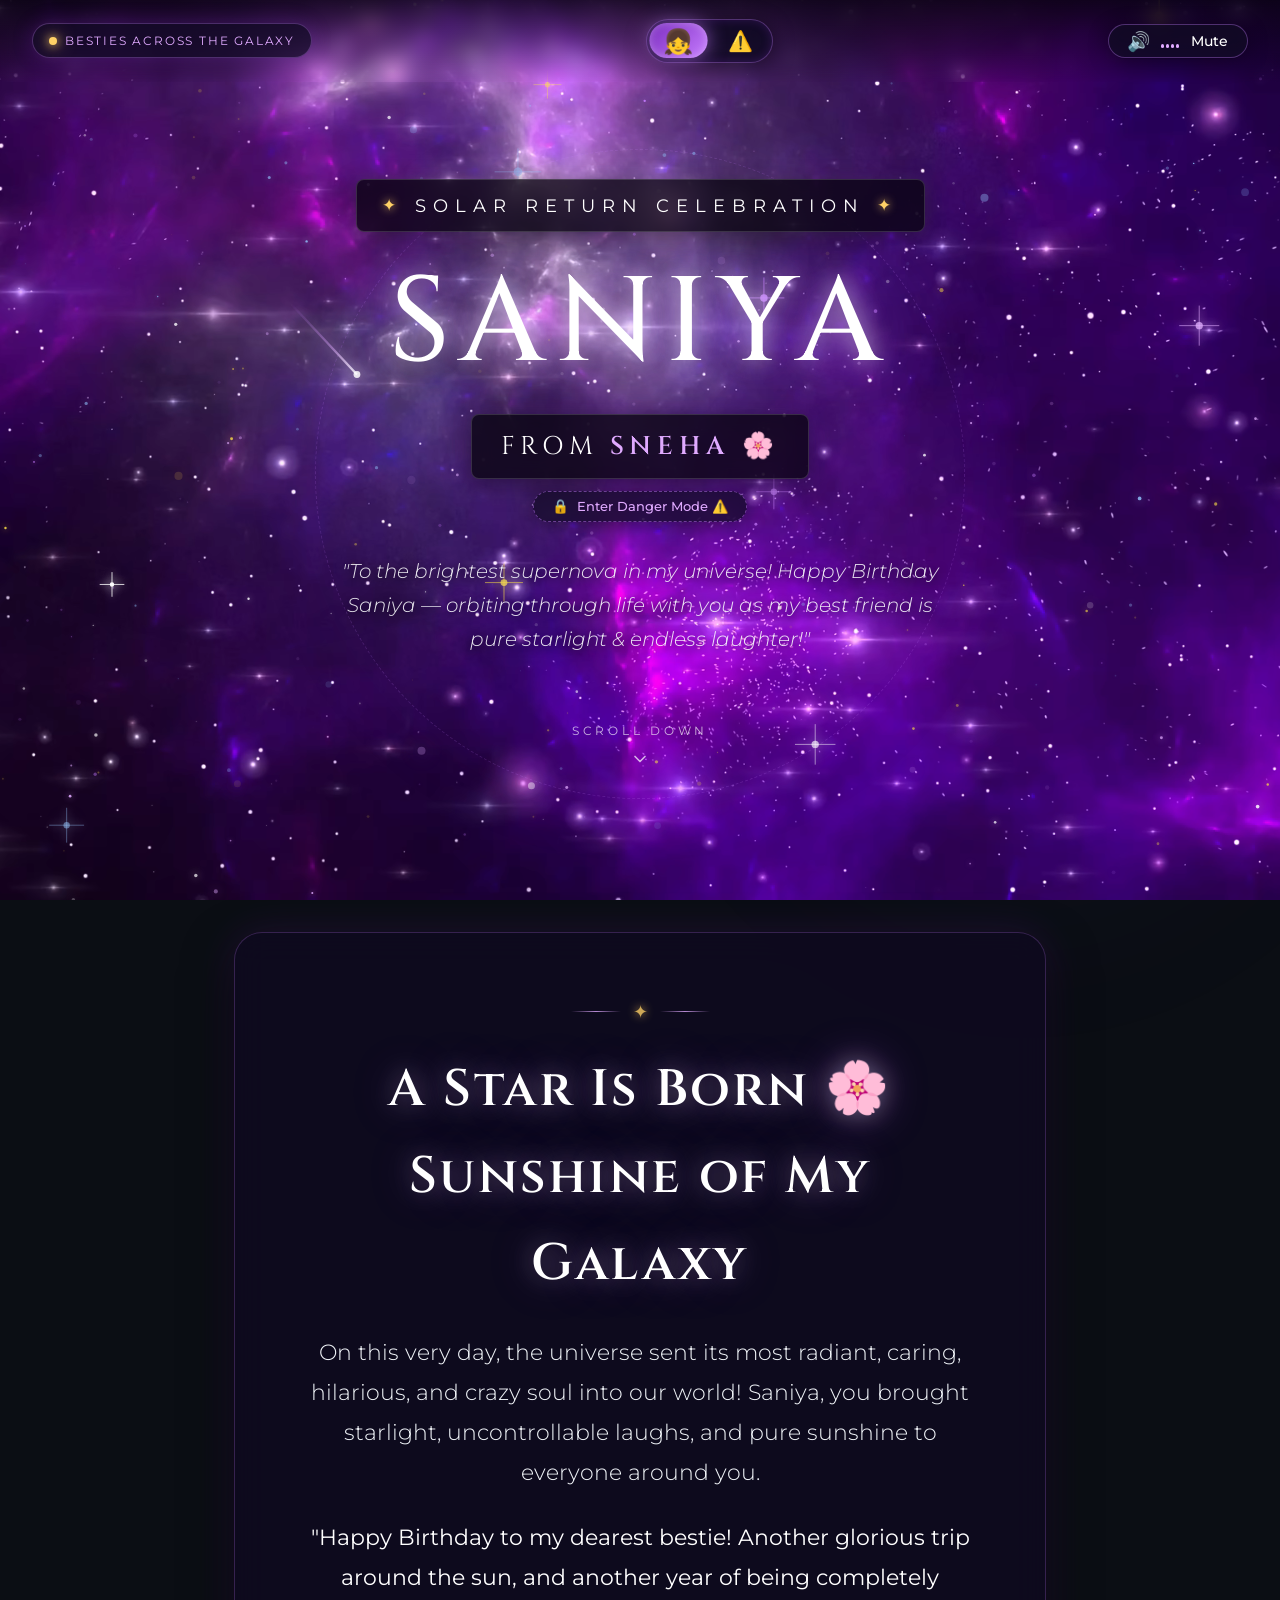
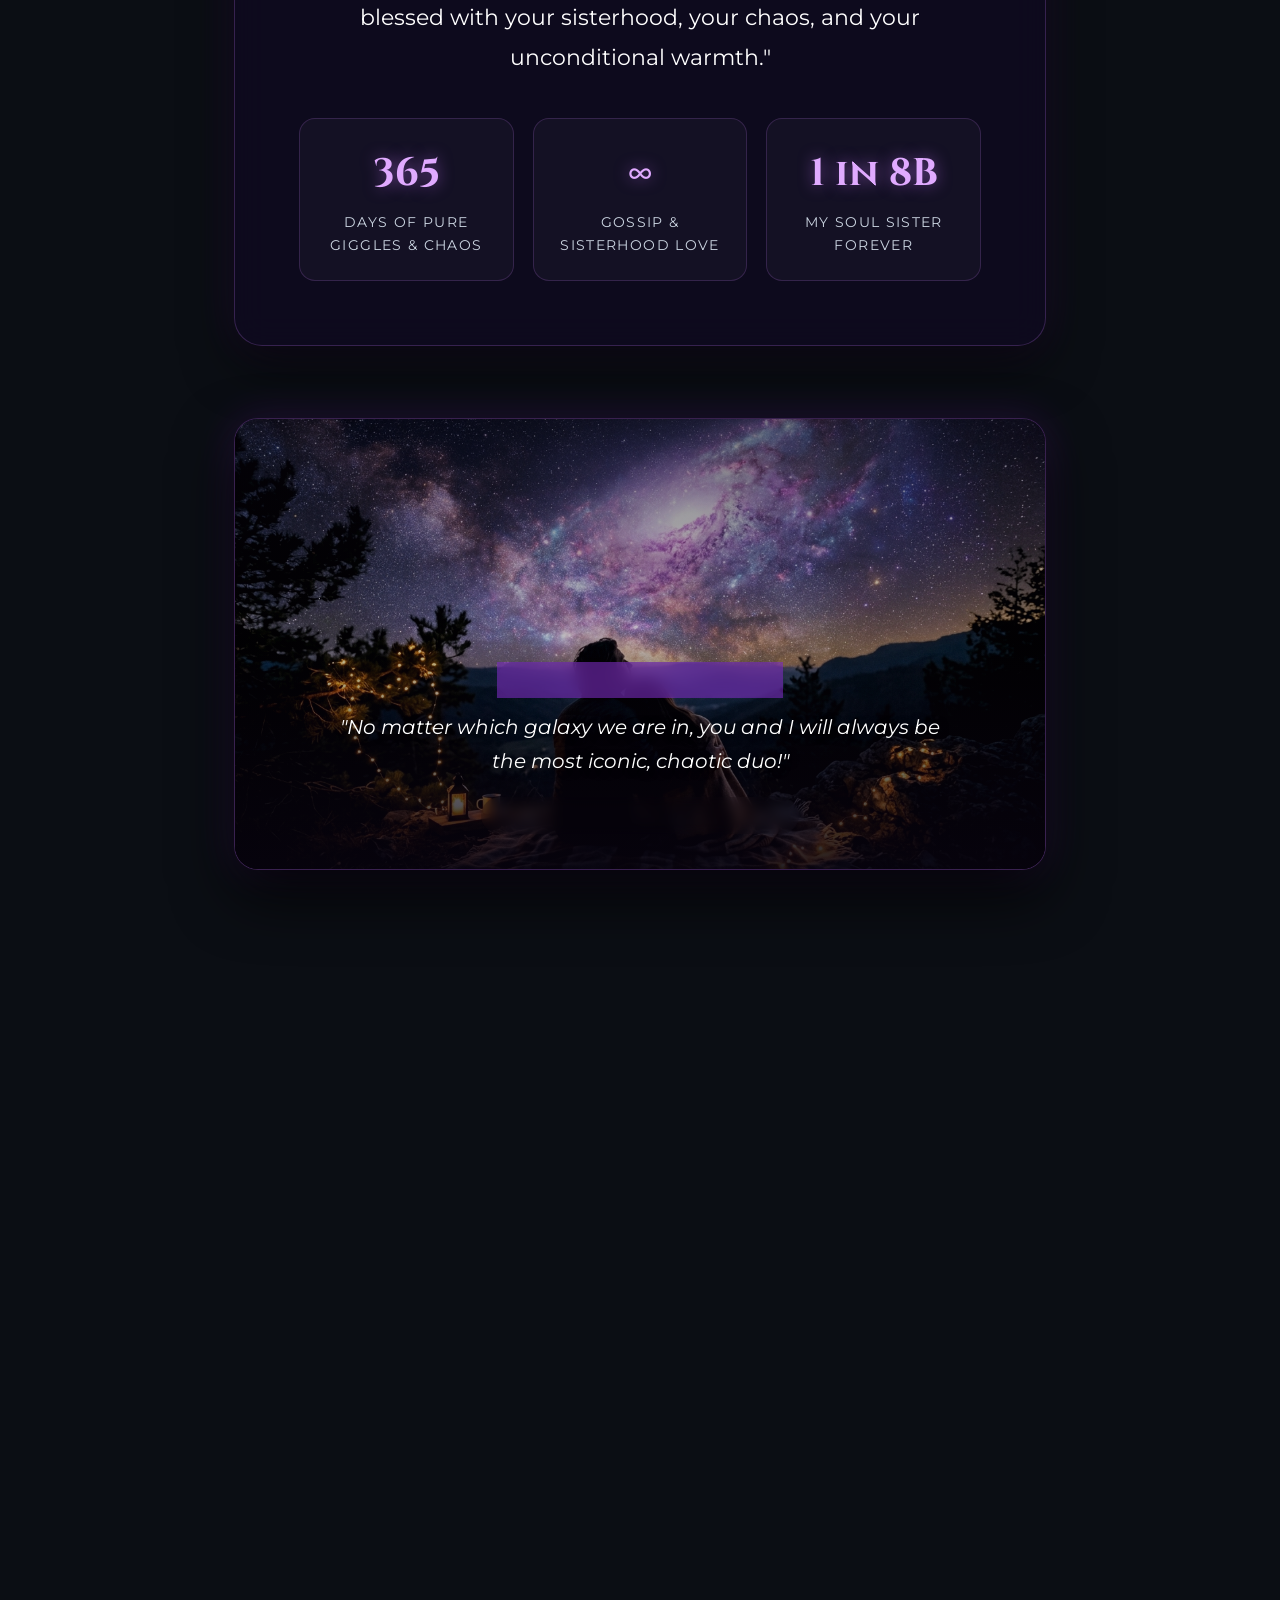
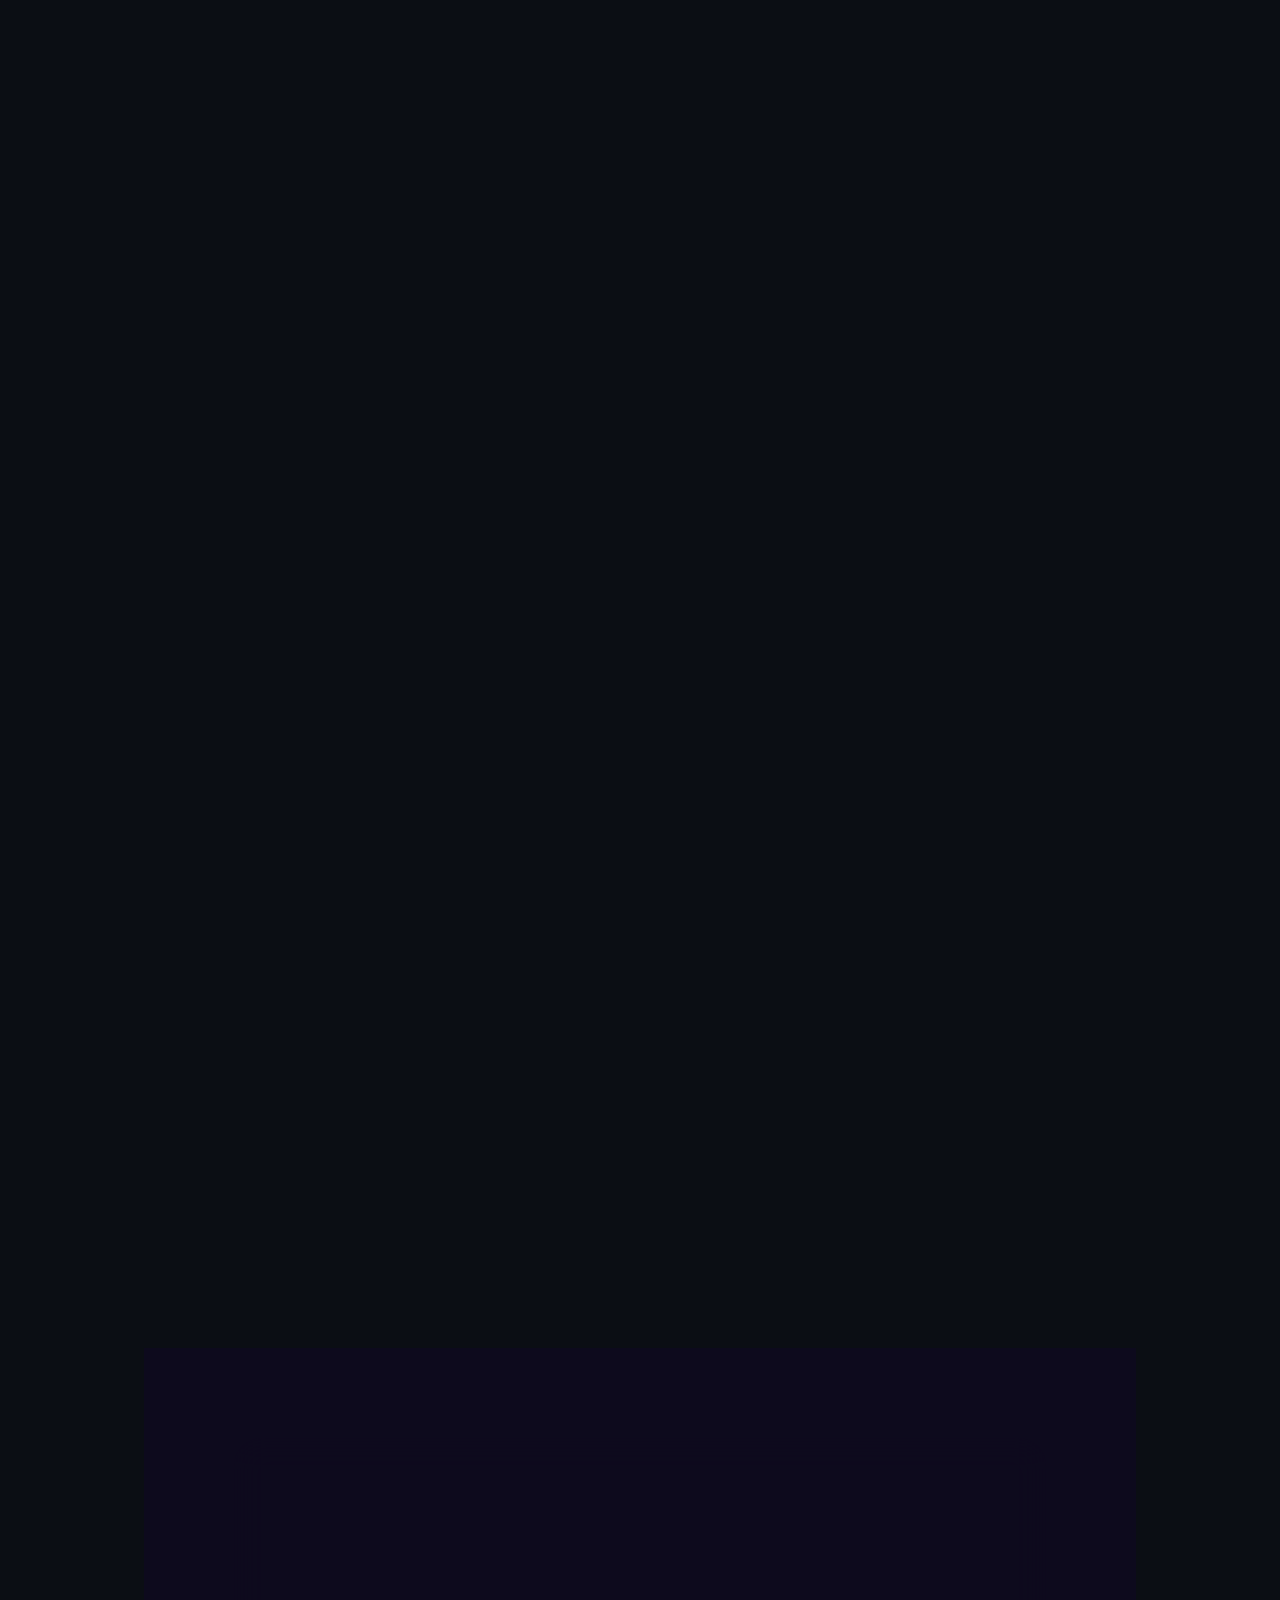
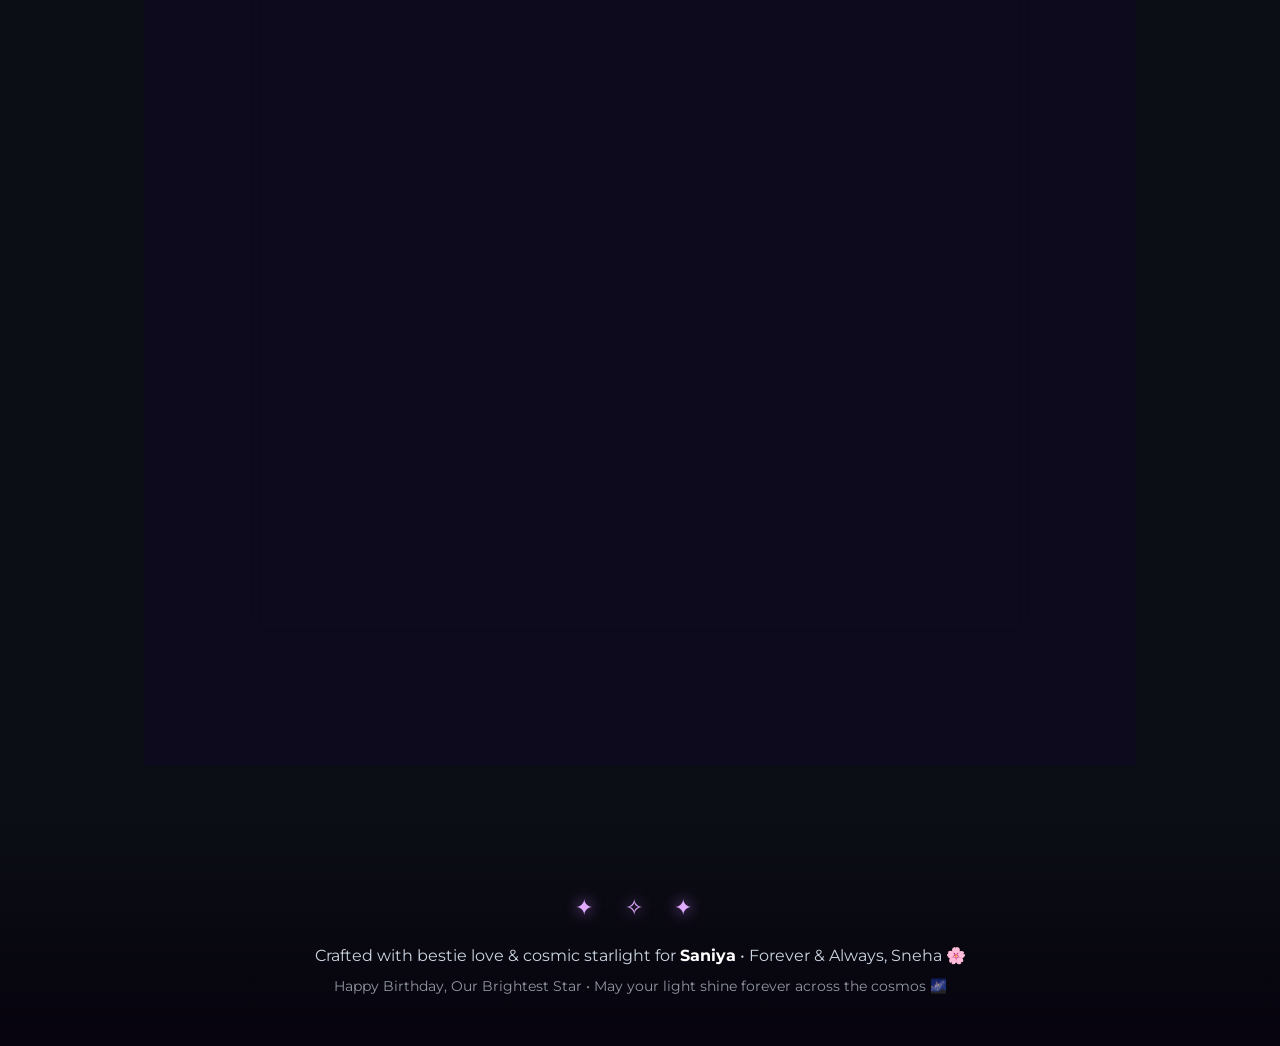
==== commit a8410d3d: "feat: set Senorita as background audio on infinite loop with minimalist mute/unmute control" ====
--- a/index.html
+++ b/index.html
@@ -50,27 +50,25 @@
       </button>
     </div>
 
-    <!-- Audio Player Floating Widget -->
+    <!-- Background Audio Loop (Senorita) -->
+    <audio id="bg-audio" loop preload="auto">
+      <source src="assets/bg_music.mp3" type="audio/mpeg">
+      <source src="bg_music.mp3" type="audio/mpeg">
+      <source src="Senorita Ringtone Download.mp3.mpeg" type="audio/mpeg">
+    </audio>
+
+    <!-- Mute / Unmute Audio Button Only -->
     <div class="audio-widget" id="audio-widget">
-      <button class="audio-toggle-btn" id="audio-toggle" aria-label="Toggle ambient celestial music" title="Toggle Celestial Sound">
-        <div class="music-disc" id="music-disc">
-          <span class="disc-core"></span>
-          <span class="disc-groove"></span>
-        </div>
+      <button class="audio-toggle-btn" id="audio-toggle" aria-label="Mute or Unmute Music" title="Mute / Unmute Music">
+        <span class="audio-icon" id="audio-icon">🔊</span>
         <div class="sound-wave" id="sound-wave">
           <span class="bar bar-1"></span>
           <span class="bar bar-2"></span>
           <span class="bar bar-3"></span>
           <span class="bar bar-4"></span>
         </div>
-        <span class="audio-label" id="audio-status-text">Play Soft Music 🎵</span>
+        <span class="audio-label" id="audio-status-text">Mute</span>
       </button>
-      
-      <!-- Optional Local File Upload for Custom Song -->
-      <label class="custom-music-label" title="Upload your own song">
-        <input type="file" id="custom-music-input" accept="audio/*" style="display:none;">
-        <span class="upload-icon">♪+</span>
-      </label>
     </div>
   </header>
 
--- a/style.css
+++ b/style.css
@@ -354,27 +354,16 @@
   100% { height: 14px; background: var(--star-gold); }
 }
 
-.custom-music-label {
-  display: flex;
-  align-items: center;
-  justify-content: center;
-  width: 36px;
-  height: 36px;
-  border-radius: 50%;
-  background: rgba(18, 11, 38, 0.7);
-  border: 1px solid rgba(199, 125, 255, 0.3);
-  color: var(--theme-glow);
-  font-size: 0.9rem;
-  font-weight: bold;
-  cursor: pointer;
-  transition: all 0.3s ease;
-}
-
-.custom-music-label:hover {
-  background: var(--theme-purple);
-  color: #fff;
-  transform: scale(1.1);
-}
+.audio-icon {
+  font-size: 1.05rem;
+  line-height: 1;
+  transition: transform 0.25s ease;
+}
+
+.audio-playing .audio-icon {
+  transform: scale(1.12);
+}
+
 
 /* ==========================================================
    MAIN WRAPPER & HERO SECTION (EXACT REFERENCE DESIGN)
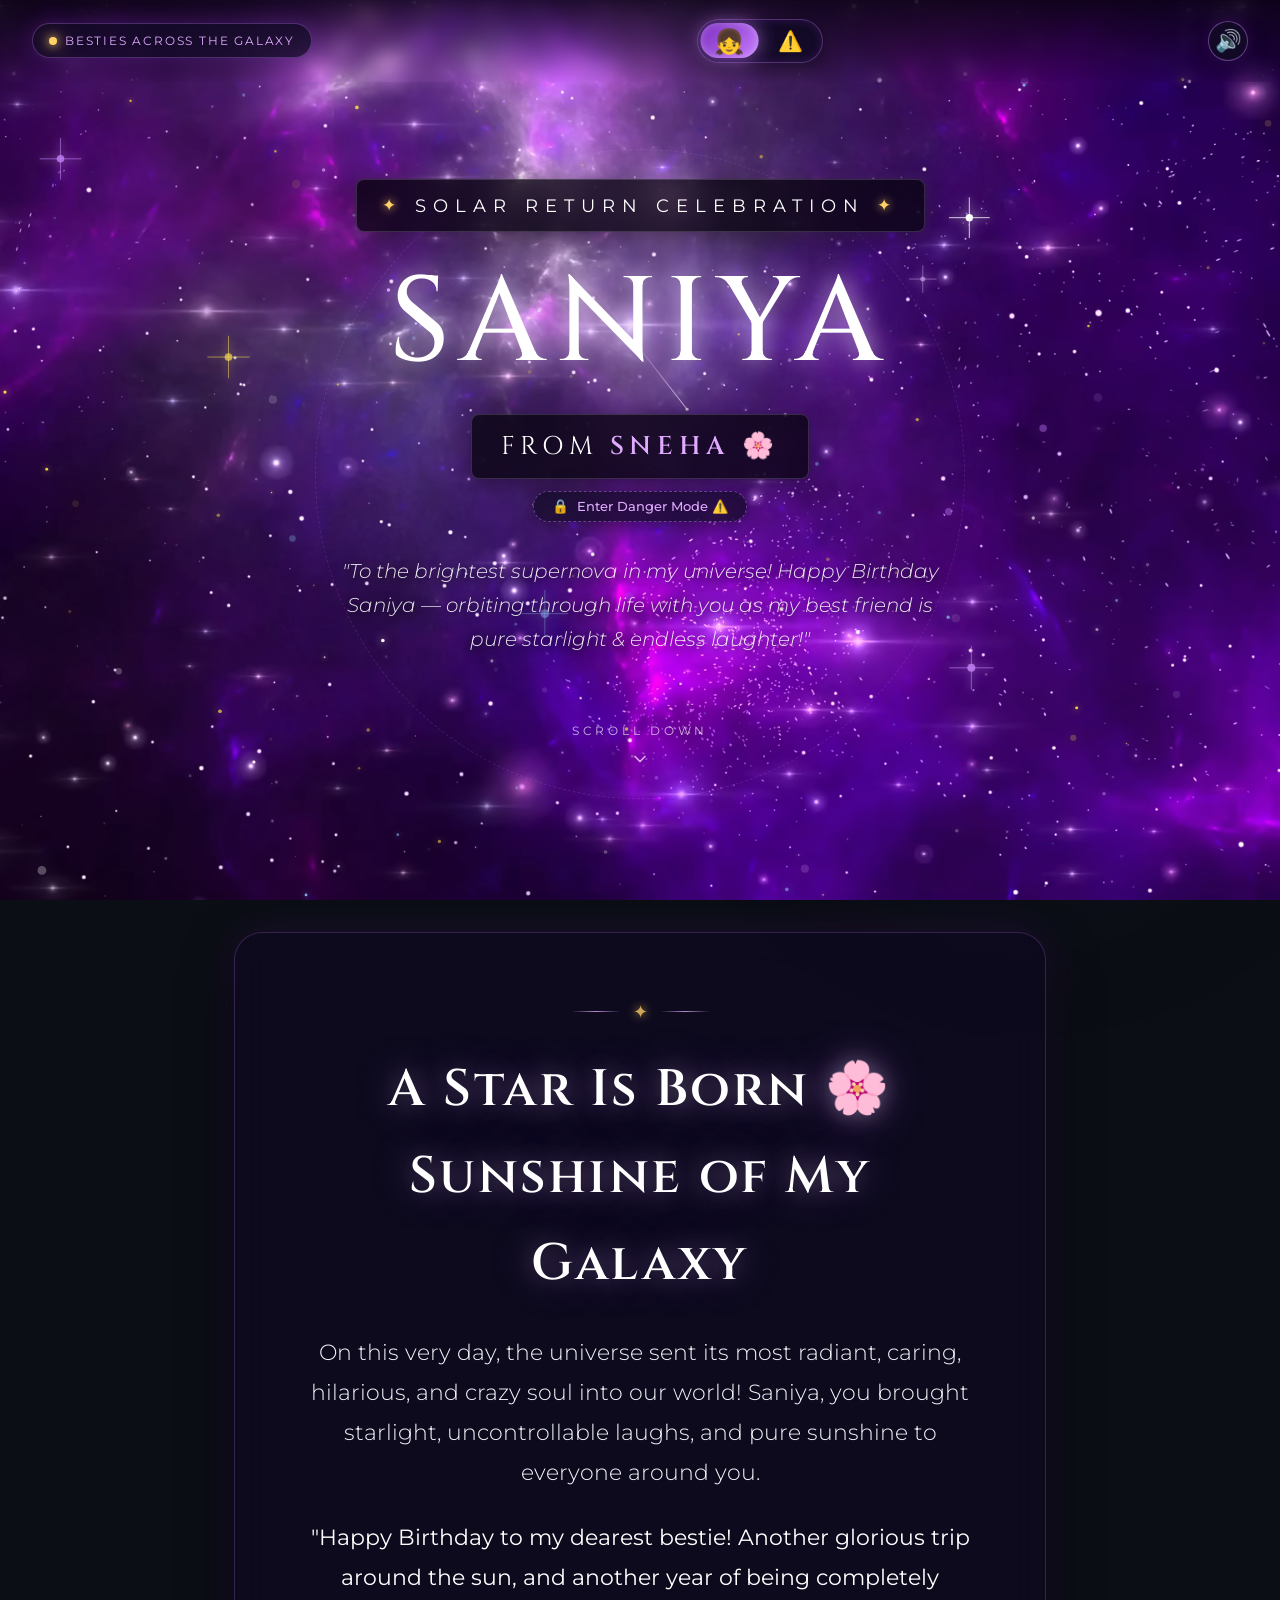
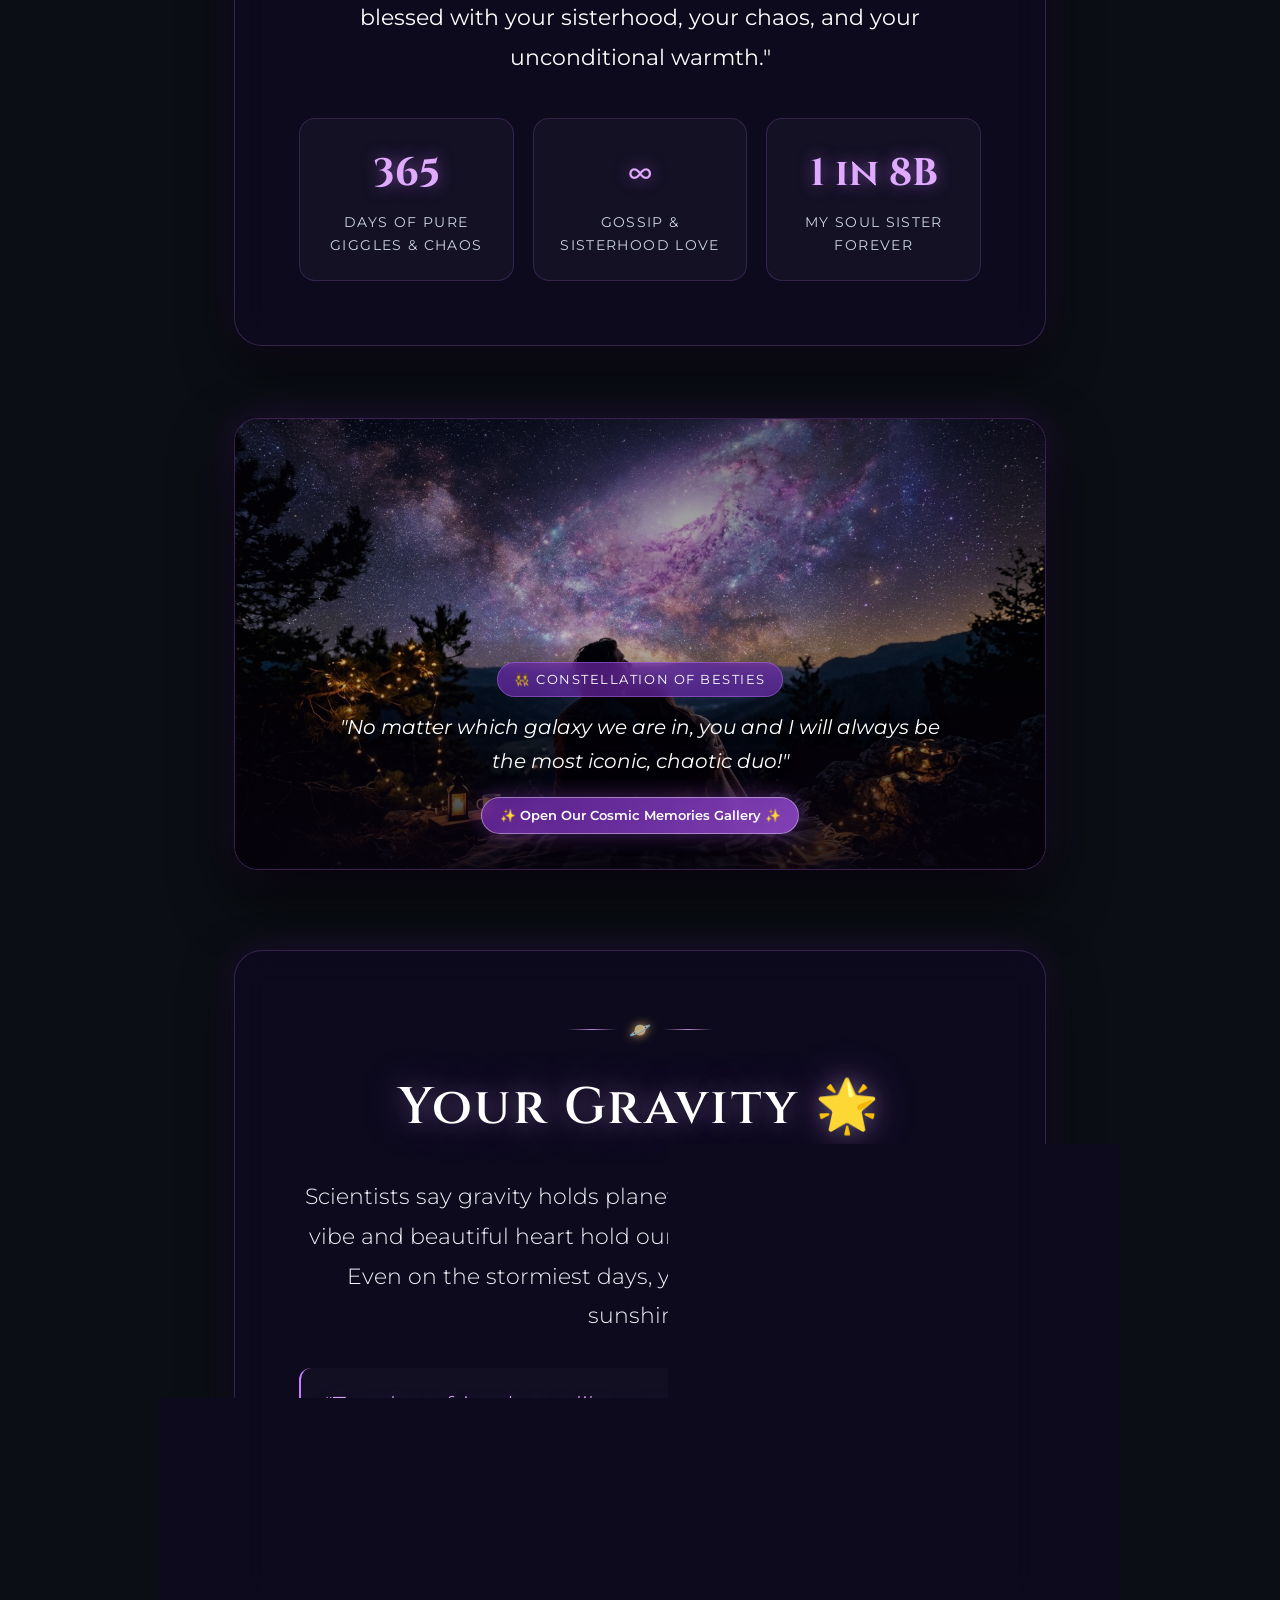
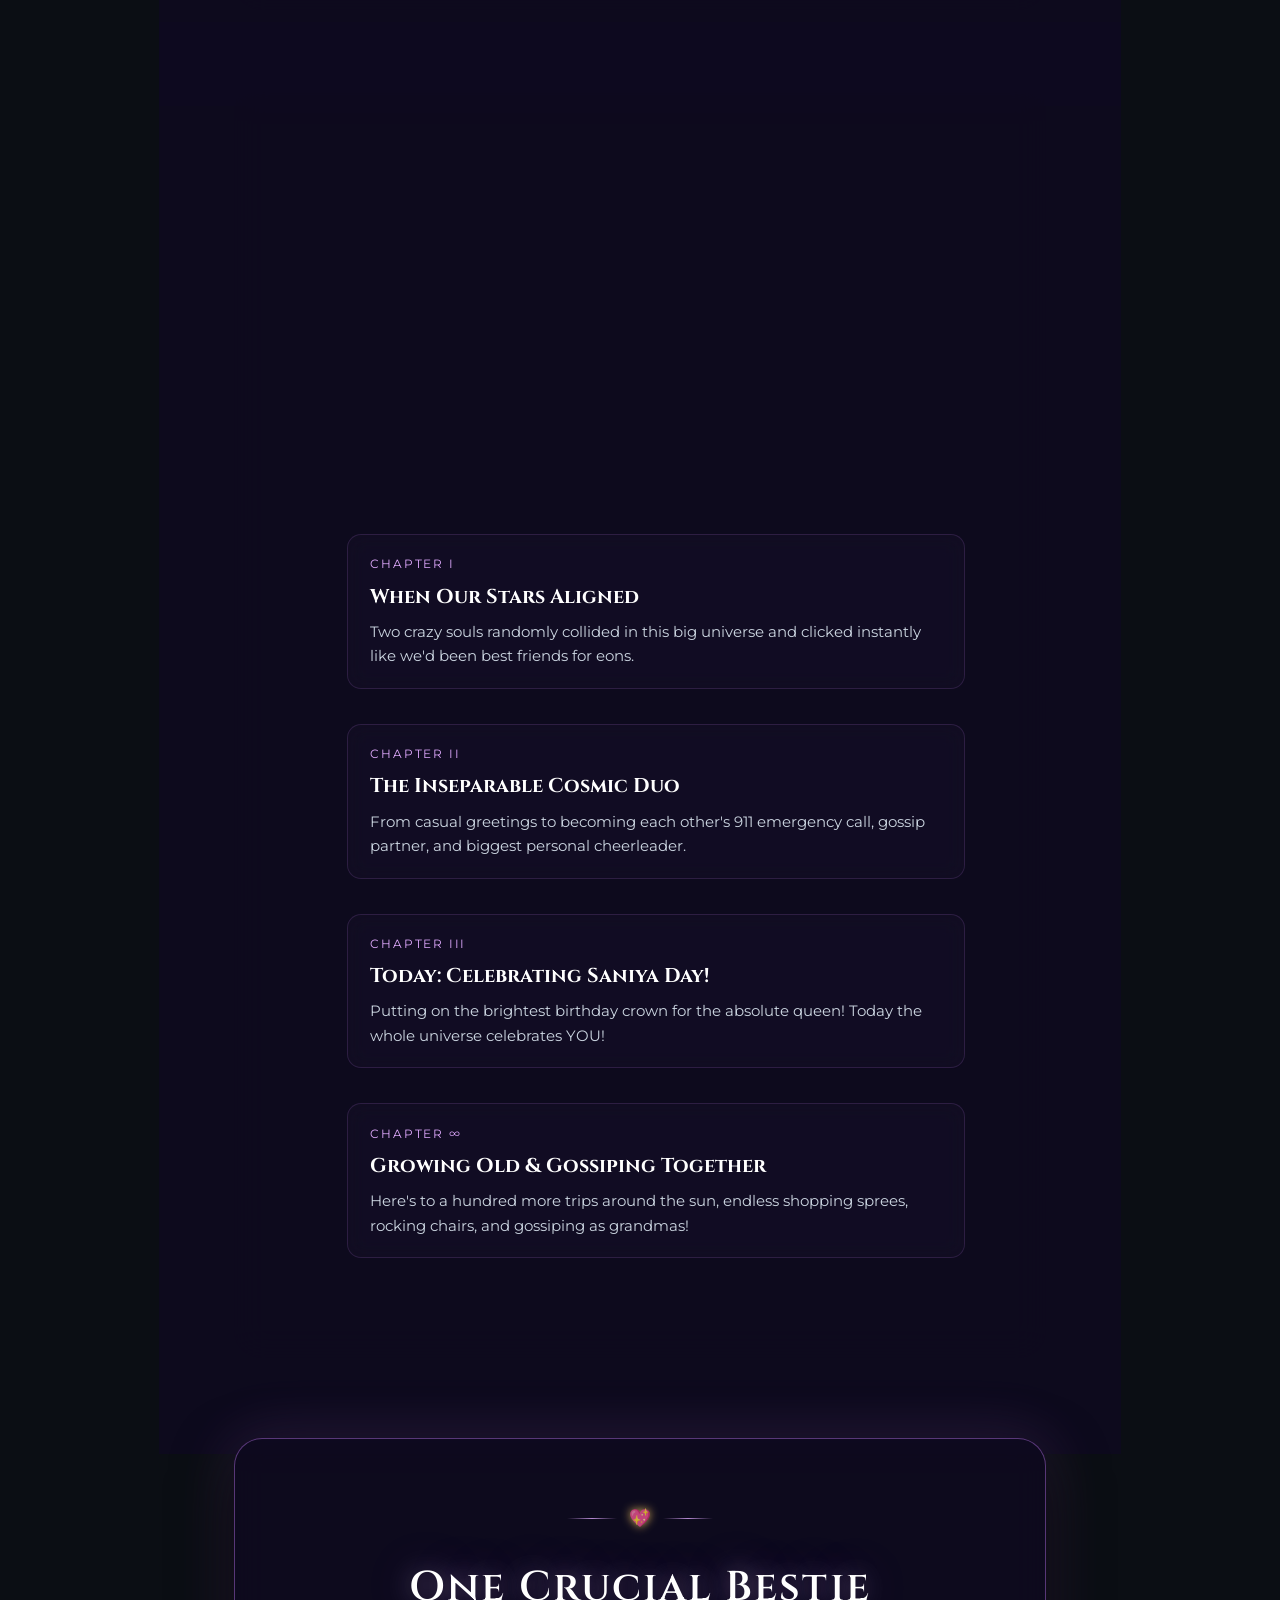
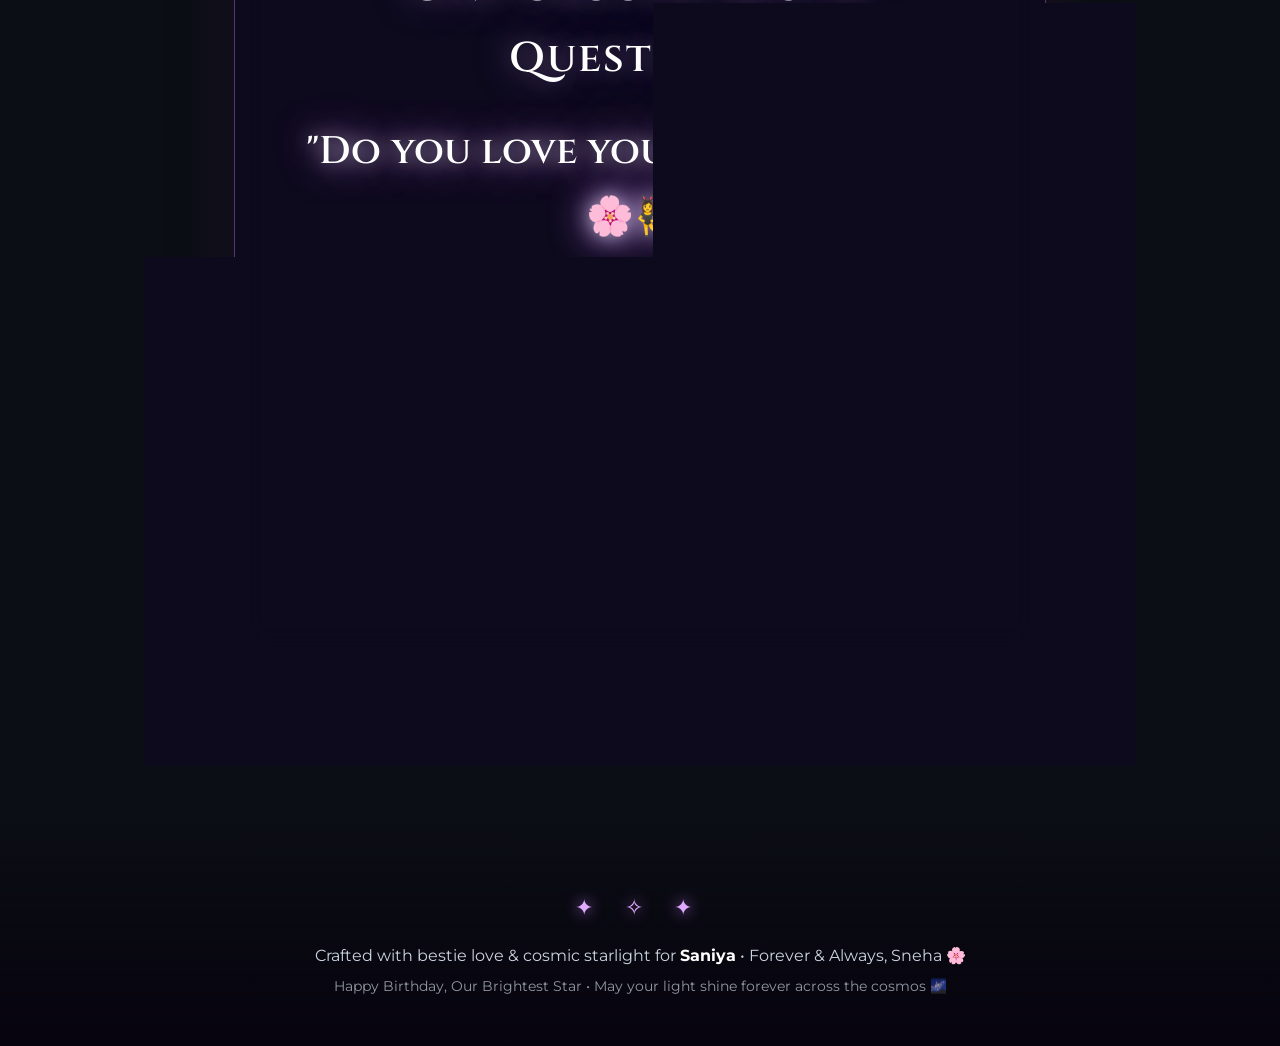
==== commit cfedae19: "fix: resolve letter modal display on YES click, unmute song on acceptance, and simplify audio toggle" ====
--- a/index.html
+++ b/index.html
@@ -57,17 +57,10 @@
       <source src="Senorita Ringtone Download.mp3.mpeg" type="audio/mpeg">
     </audio>
 
-    <!-- Mute / Unmute Audio Button Only -->
+    <!-- Mute / Unmute Audio Button (Only Symbol) -->
     <div class="audio-widget" id="audio-widget">
       <button class="audio-toggle-btn" id="audio-toggle" aria-label="Mute or Unmute Music" title="Mute / Unmute Music">
         <span class="audio-icon" id="audio-icon">🔊</span>
-        <div class="sound-wave" id="sound-wave">
-          <span class="bar bar-1"></span>
-          <span class="bar bar-2"></span>
-          <span class="bar bar-3"></span>
-          <span class="bar bar-4"></span>
-        </div>
-        <span class="audio-label" id="audio-status-text">Mute</span>
       </button>
     </div>
   </header>
--- a/style.css
+++ b/style.css
@@ -286,82 +286,37 @@
 .audio-toggle-btn {
   display: inline-flex;
   align-items: center;
-  gap: 12px;
-  background: rgba(18, 11, 38, 0.75);
-  border: 1px solid rgba(199, 125, 255, 0.35);
+  justify-content: center;
+  width: 40px;
+  height: 40px;
+  padding: 0;
+  border-radius: 50%;
+  background: rgba(18, 11, 38, 0.85);
+  border: 1.5px solid rgba(199, 125, 255, 0.45);
   color: #fff;
-  padding: 0.5rem 1.2rem;
-  border-radius: 999px;
-  font-family: var(--font-montserrat);
-  font-size: 0.85rem;
-  font-weight: 500;
   cursor: pointer;
-  transition: all 0.3s ease;
+  transition: all 0.25s ease;
   backdrop-filter: blur(10px);
-  box-shadow: 0 4px 20px rgba(0, 0, 0, 0.4);
+  box-shadow: 0 4px 20px rgba(0, 0, 0, 0.4), 0 0 15px rgba(123, 44, 191, 0.3);
 }
 
 .audio-toggle-btn:hover {
-  background: rgba(45, 17, 85, 0.85);
-  border-color: var(--theme-glow);
-  box-shadow: 0 0 25px rgba(199, 125, 255, 0.45);
-  transform: translateY(-2px);
-}
-
-/* Vinyl Galaxy Disc Animation */
-.music-disc {
-  width: 22px;
-  height: 22px;
-  border-radius: 50%;
-  background: radial-gradient(circle, #fff 15%, #2a0845 40%, #110323 100%);
-  border: 1.5px solid var(--theme-glow);
-  position: relative;
-  transition: transform 0.5s linear;
-}
-
-.audio-playing .music-disc {
-  animation: spinDisc 3s linear infinite;
-}
-
-@keyframes spinDisc {
-  from { transform: rotate(0deg); }
-  to { transform: rotate(360deg); }
-}
-
-/* Equalizer sound bars */
-.sound-wave {
-  display: flex;
-  align-items: flex-end;
-  gap: 2px;
-  height: 14px;
-}
-
-.sound-wave .bar {
-  width: 3px;
-  background: var(--theme-glow);
-  border-radius: 2px;
-  height: 4px;
-  transition: height 0.2s ease;
-}
-
-.audio-playing .bar-1 { animation: soundWave 0.7s infinite alternate ease-in-out; }
-.audio-playing .bar-2 { animation: soundWave 0.5s infinite alternate ease-in-out 0.2s; }
-.audio-playing .bar-3 { animation: soundWave 0.9s infinite alternate ease-in-out 0.1s; }
-.audio-playing .bar-4 { animation: soundWave 0.6s infinite alternate ease-in-out 0.3s; }
-
-@keyframes soundWave {
-  0% { height: 3px; }
-  100% { height: 14px; background: var(--star-gold); }
+  background: rgba(123, 44, 191, 0.6);
+  border-color: #fff;
+  box-shadow: 0 0 25px rgba(199, 125, 255, 0.6);
+  transform: scale(1.08);
 }
 
 .audio-icon {
-  font-size: 1.05rem;
+  font-size: 1.22rem;
   line-height: 1;
+  display: inline-block;
   transition: transform 0.25s ease;
+  user-select: none;
 }
 
 .audio-playing .audio-icon {
-  transform: scale(1.12);
+  transform: scale(1.1);
 }
 
 
@@ -985,7 +940,6 @@
   justify-content: center;
   gap: 1.8rem;
   width: 100%;
-  position: relative;
 }
 
 /* Glowing Buttons Base - Compact, Refined Sizing */
@@ -1473,28 +1427,14 @@
     letter-spacing: 0.1em;
   }
 
-  .audio-label {
-    display: none;
-  }
-
   .audio-toggle-btn {
-    padding: 0.4rem 0.65rem;
-    gap: 6px;
-  }
-
-  .music-disc {
-    width: 24px;
-    height: 24px;
-  }
-
-  .disc-groove {
-    width: 14px;
-    height: 14px;
-  }
-
-  .disc-core {
-    width: 6px;
-    height: 6px;
+    width: 36px;
+    height: 36px;
+    padding: 0;
+  }
+
+  .audio-icon {
+    font-size: 1.15rem;
   }
 
   .solar-stats-grid {
